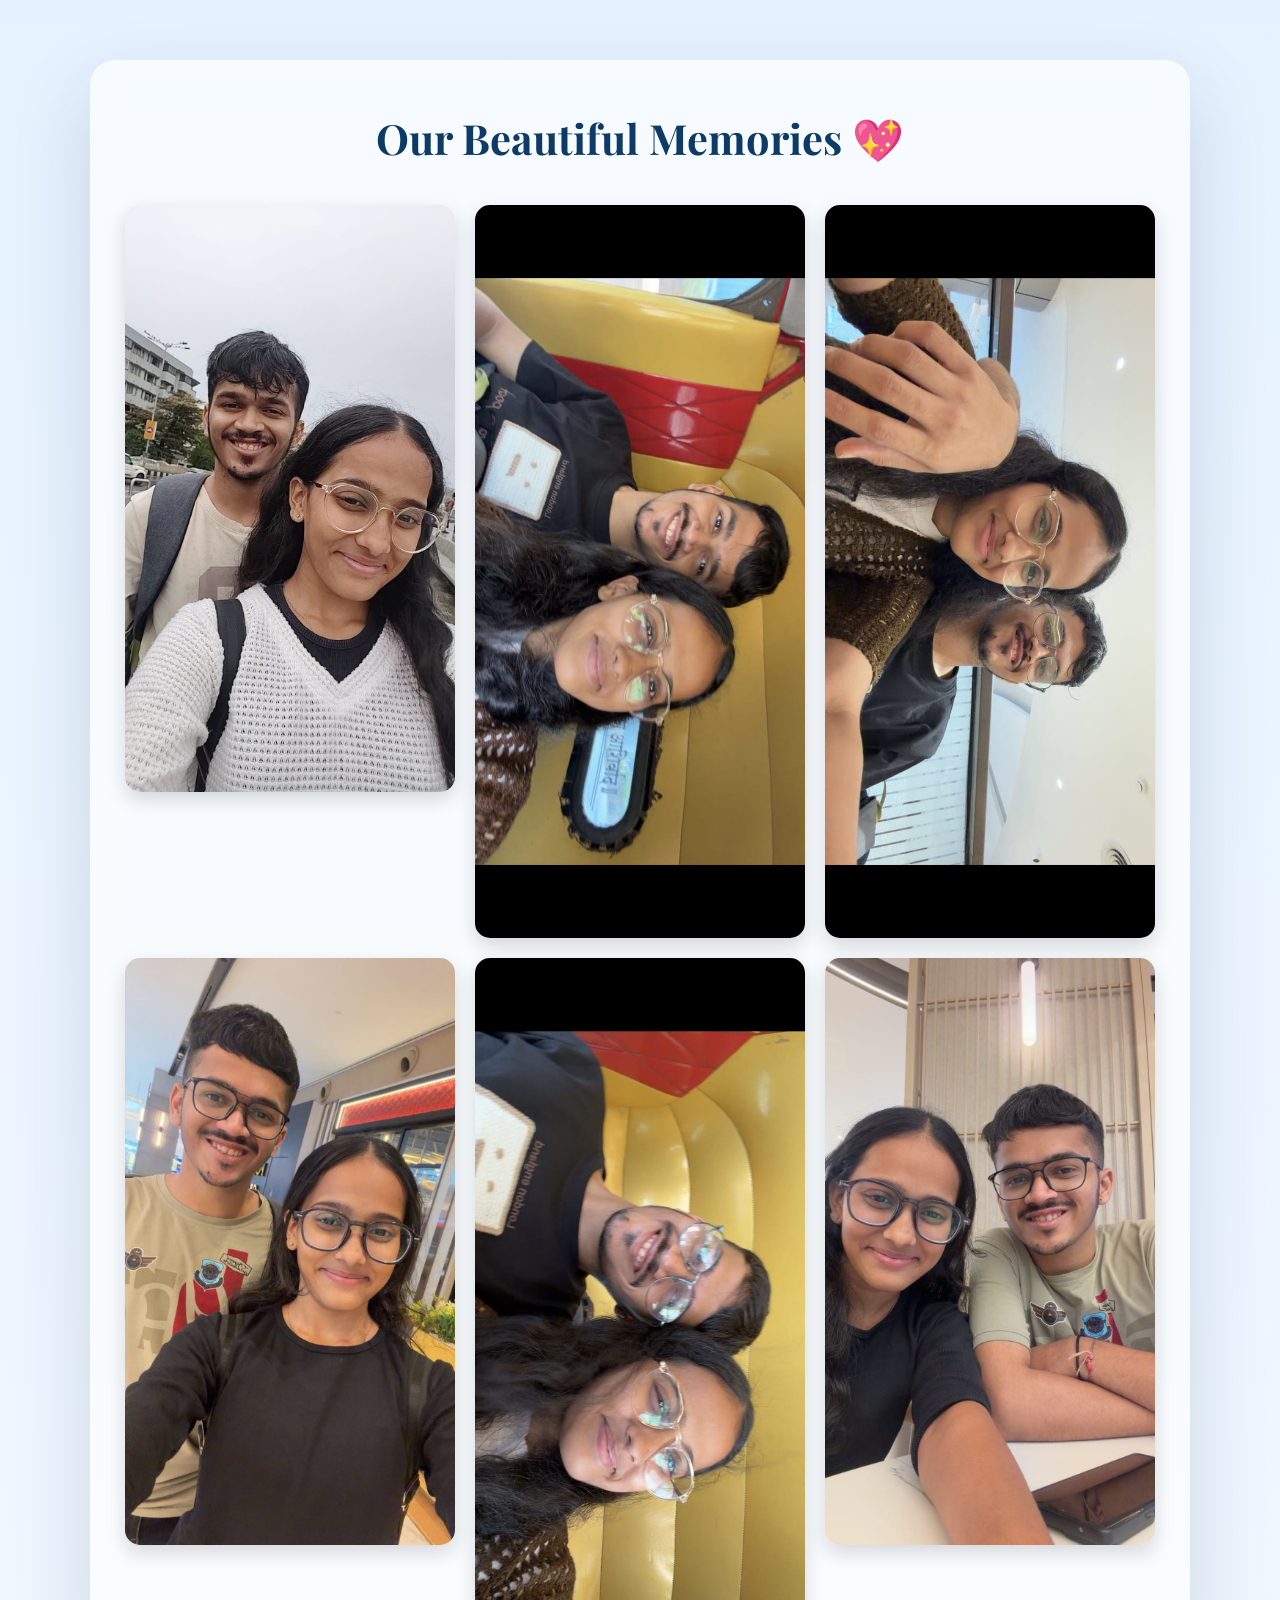
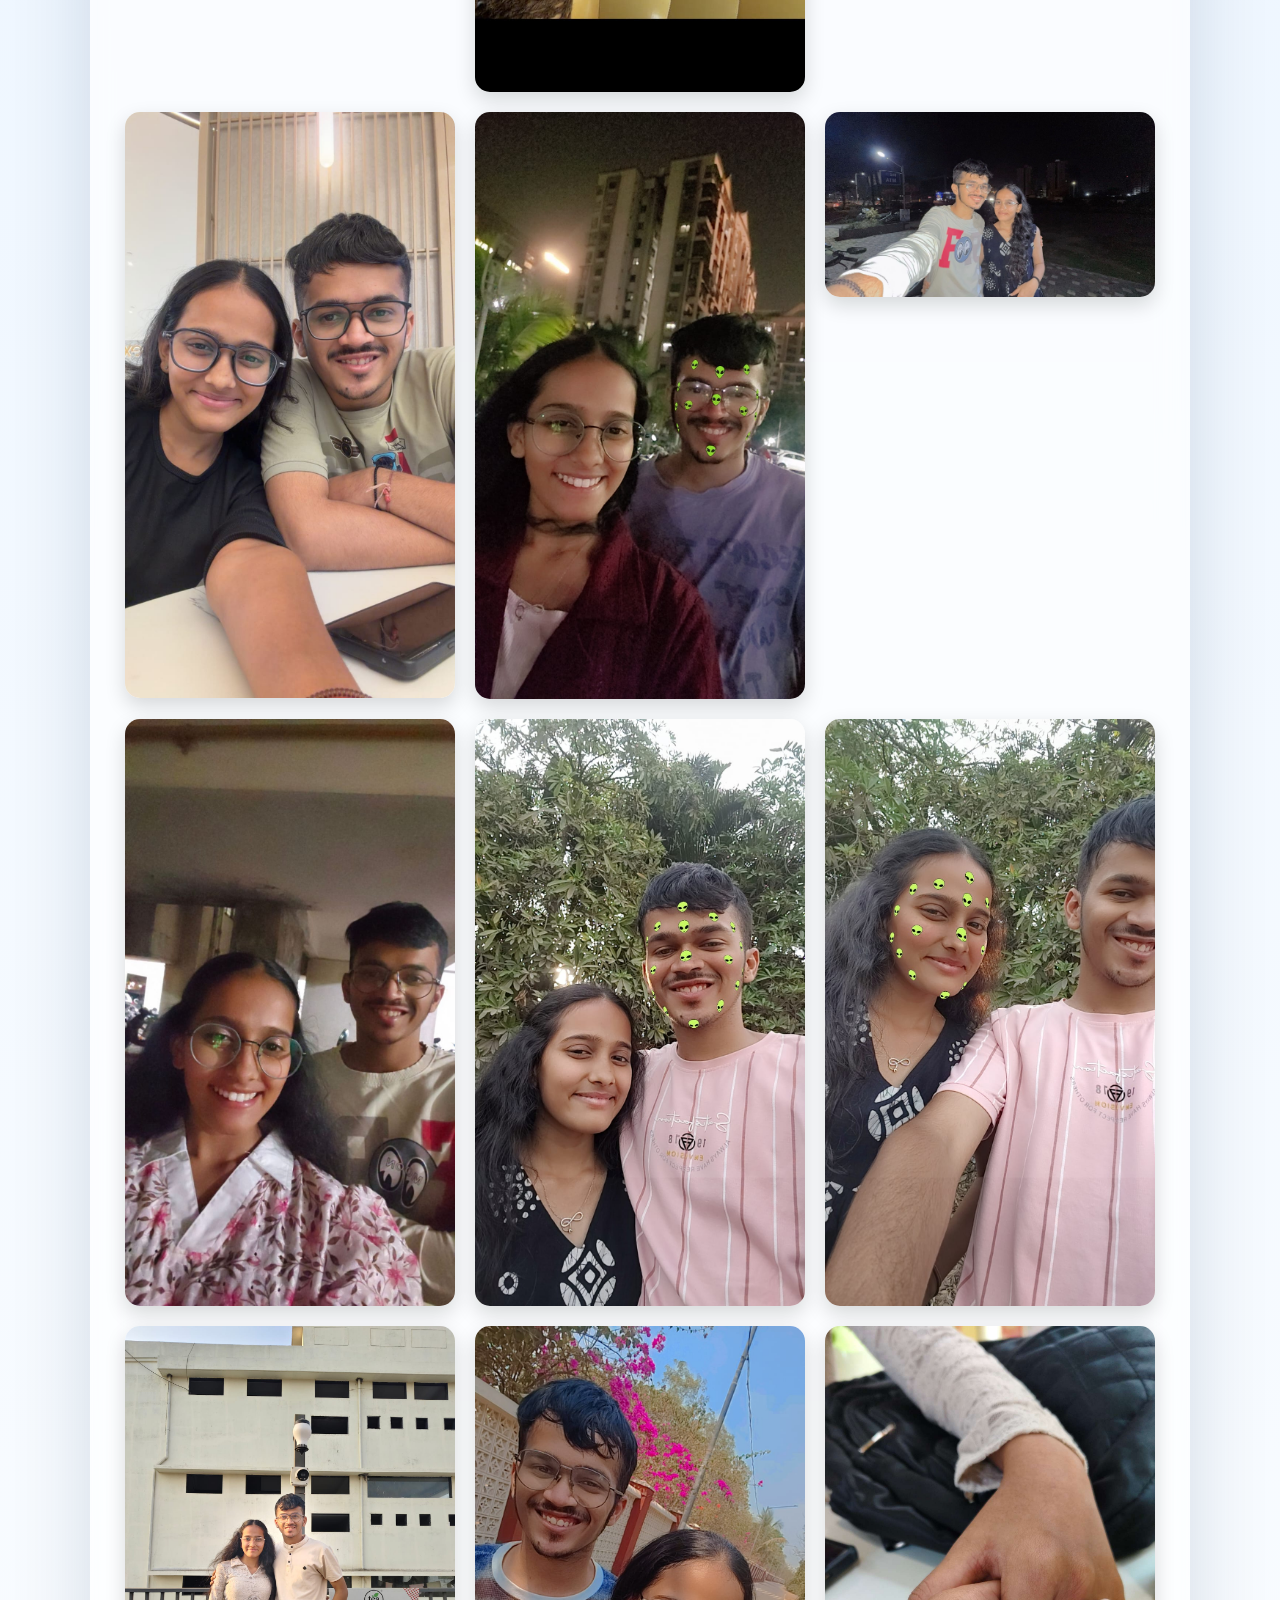
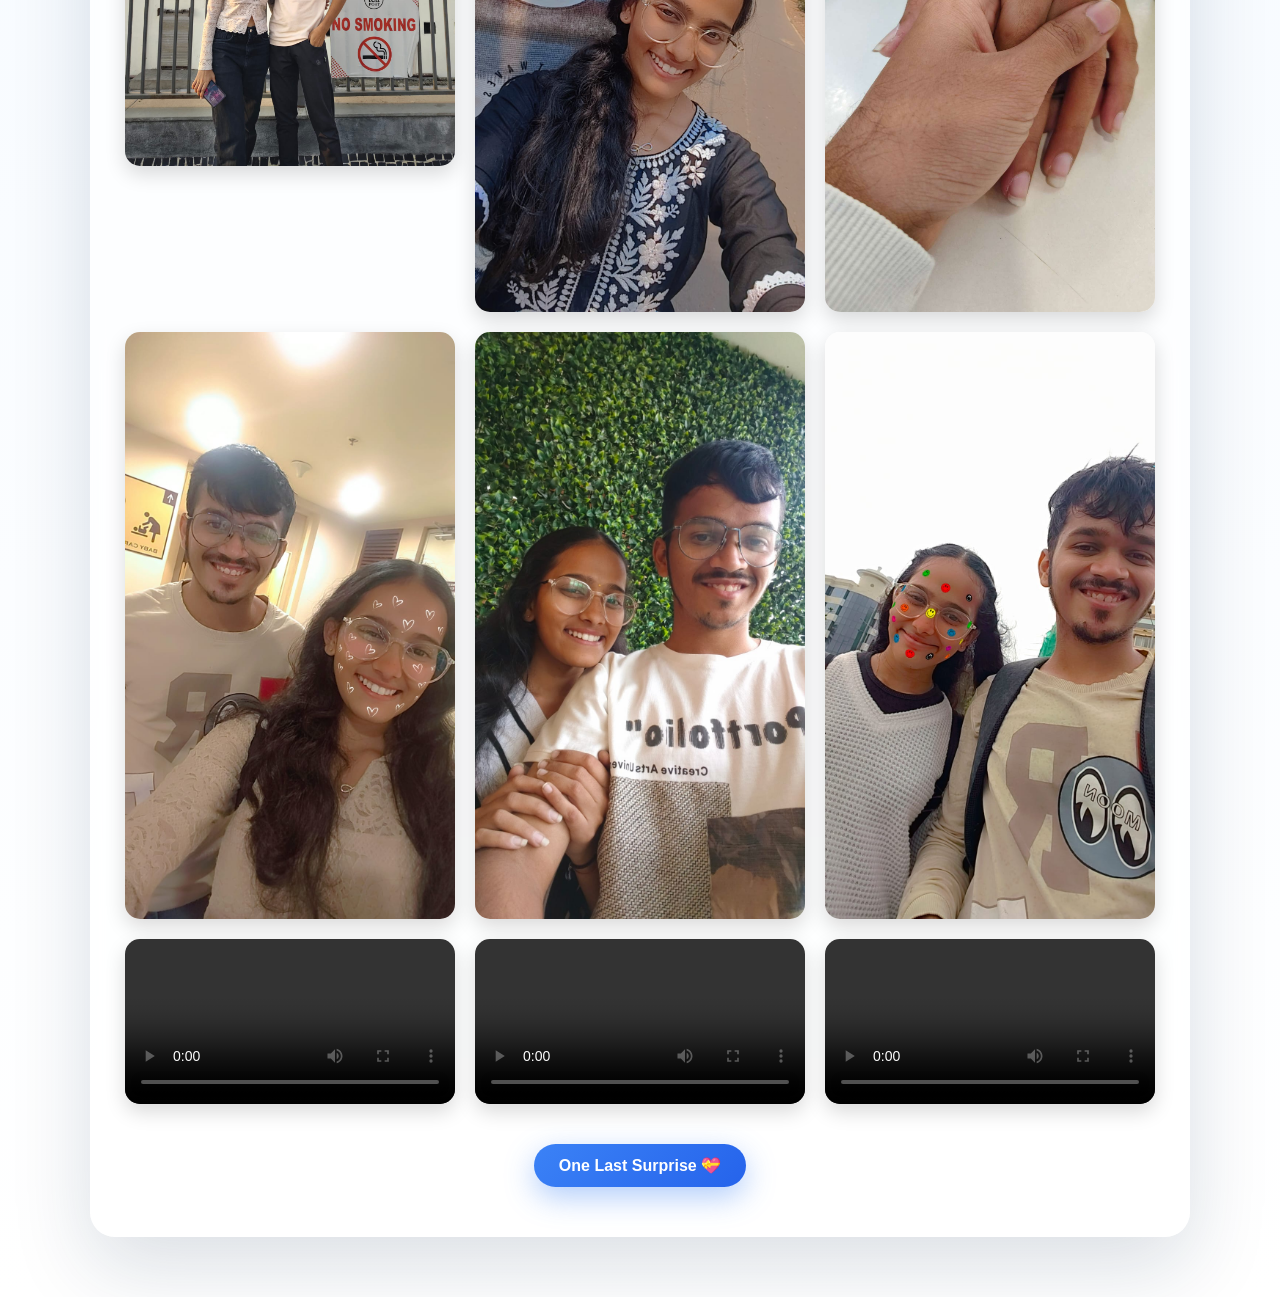
==== gallery.html @ 624419cf "Valentine website" ====
<!DOCTYPE html>
<html lang="en">
<head>
  <meta charset="UTF-8" />
  <meta name="viewport" content="width=device-width, initial-scale=1.0" />
  <title>Our Memories ❤️</title>
  <link rel="stylesheet" href="style.css" />
</head>

<body class="gallery-page">
  <div class="container">
    <h1>Our Beautiful Memories 💖</h1>

    <div class="gallery">

      <!-- Images -->
      <img src="images/image.png" alt="Memory 1">
      <img src="images/j1.jpeg" alt="Memory 2">
      <img src="images/j2.jpeg" alt="Memory 3">
      <img src="images/j3.jpeg" alt="Memory 4">
      <img src="images/j4.jpeg" alt="Memory 5">
      <img src="images/j5.jpeg" alt="Memory 6">
      <img src="images/j6.jpeg" alt="Memory 7">
      <img src="images/j7.jpeg" alt="Memory 8">
      <img src="images/j8.jpeg" alt="Memory 9">
      <img src="images/j9.jpeg" alt="Memory 10">
      <img src="images/j10.jpeg" alt="Memory 11">
      <img src="images/j11.jpeg" alt="Memory 12">
      <img src="images/j12.jpeg" alt="Memory 13">
      <img src="images/j13.jpeg" alt="Memory 14">
      <img src="images/j14.jpeg" alt="Memory 15">
      <img src="images/j15.jpeg" alt="Memory 16">
      <img src="images/j16.jpeg" alt="Memory 17">
      <img src="images/j17.jpeg" alt="Memory 18">

      <!-- Videos -->
      <video controls>
        <source src="images/j18.mp4" type="video/mp4">
      </video>

      <video controls>
        <source src="images/j19.mp4" type="video/mp4">
      </video>

      <video controls>
        <source src="images/j20.mp4" type="video/mp4">
      </video>

    </div>

    <a href="surprise.html" class="btn">One Last Surprise 💝</a>
  </div>
</body>
</html>
---- style.css ----
@import url('https://fonts.googleapis.com/css2?family=Playfair+Display:wght@500&family=Poppins:wght@300;400;600&display=swap');

* {
  margin: 0;
  padding: 0;
  box-sizing: border-box;
}

/* BODY – CENTER EVERYTHING */

body {
  font-family: 'Poppins', sans-serif;
  min-height: 100vh;
  background: linear-gradient(135deg, #eaf4ff, #cfe7ff, #ffffff);
  background-size: 200% 200%;
  animation: gradientBG 10s ease infinite;
  color: #0b2a4a;

  display: flex;
  justify-content: center;
  align-items: center;
  text-align: center;

  overflow: hidden;
}

@keyframes gradientBG {
  0% { background-position: 0% 50%; }
  50% { background-position: 100% 50%; }
  100% { background-position: 0% 50%; }
}

/* MAIN CARD */

.container {
  max-width: 650px;
  padding: 50px 35px;
  border-radius: 25px;

  background: rgba(255, 255, 255, 0.65);
  -webkit-backdrop-filter: blur(15px);
  backdrop-filter: blur(15px);

  box-shadow: 0 30px 80px rgba(11, 42, 74, 0.15);

  animation: fadeIn 1.4s ease forwards;
}

/* HEADING */

h1 {
  font-family: 'Playfair Display', serif;
  font-size: 2.6rem;
  margin-bottom: 18px;
  color: #0b2a4a;
  animation: slideDown 1s ease forwards;
}

/* TEXT */

.message {
  font-size: 1.15rem;
  line-height: 1.7;
  color: #244e78;
  margin-bottom: 35px;
}

/* BUTTON */

.btn {
  display: inline-block;
  padding: 14px 32px;
  border-radius: 35px;

  background: linear-gradient(135deg, #3b82f6, #2563eb);
  color: #fff;
  font-weight: 600;
  text-decoration: none;

  box-shadow: 0 10px 30px rgba(59, 130, 246, 0.4);
  transition: all 0.3s ease;
}

.btn:hover {
  transform: translateY(-3px) scale(1.05);
  box-shadow: 0 15px 40px rgba(37, 99, 235, 0.5);
}

/* ANIMATIONS */

@keyframes fadeIn {
  from { opacity: 0; transform: scale(0.95); }
  to { opacity: 1; transform: scale(1); }
}

@keyframes slideDown {
  from { transform: translateY(-30px); opacity: 0; }
  to { transform: translateY(0); opacity: 1; }
}

/* FLOATING HEARTS (BLUE & WHITE) */

.heart {
  position: fixed;
  bottom: -10px;
  font-size: 18px;
  opacity: 0.7;
  animation: floatUp 8s linear infinite;
  pointer-events: none;
}

@keyframes floatUp {
  0% {
    transform: translateY(0) scale(1);
    opacity: 0.8;
  }
  100% {
    transform: translateY(-100vh) scale(1.4);
    opacity: 0;
  }
}
body {
  display: flex;
  justify-content: center;
  align-items: center;
}

body.gallery-page {
  display: block;
  align-items: unset;
  justify-content: unset;
  overflow-y: auto;
}

/* Make gallery container behave normally */
body.gallery-page .container {
  margin: 60px auto;
}
/* ===== GALLERY PAGE ===== */

body.gallery-page {
  background: linear-gradient(to bottom, #e6f2ff, #ffffff);
  display: block;
  margin: 0;
  font-family: 'Segoe UI', sans-serif;
}

/* Center container */
.gallery-page .container {
  max-width: 1100px;
  margin: 60px auto;
  text-align: center;
}

/* Heading */
.gallery-page h1 {
  color: #0d3b66;
  margin-bottom: 40px;
}

/* GRID LAYOUT */
.gallery {
  display: grid;
  grid-template-columns: repeat(auto-fit, minmax(250px, 1fr));
  gap: 20px;
}

/* Images */
.gallery img,
.gallery video {
  width: 100%;
  border-radius: 15px;
  box-shadow: 0 8px 20px rgba(0, 0, 0, 0.15);
  transition: transform 0.3s ease;
}

/* Hover effect */
.gallery img:hover,
.gallery video:hover {
  transform: scale(1.05);
}

/* Button */
.btn {
  display: inline-block;
  margin-top: 40px;
  padding: 12px 25px;
  background-color: #0d3b66;
  color: white;
  text-decoration: none;
  border-radius: 30px;
  transition: 0.3s;
}

.btn:hover {
  background-color: #145da0;
}
/* ===== JOURNEY PAGE ===== */

body.journey-page {
  margin: 0;
  font-family: 'Segoe UI', sans-serif;
  background: linear-gradient(to bottom right, #e6f2ff, #ffffff);
  overflow-x: hidden;
}

.journey-page .container {
  max-width: 800px;
  margin: 80px auto;
  text-align: center;
}

.journey-page h1 {
  color: #0d3b66;
  margin-bottom: 50px;
}

/* Timeline layout */
.timeline {
  position: relative;
  padding-left: 20px;
}

/* Vertical line */
.timeline::before {
  content: "";
  position: absolute;
  left: 50%;
  width: 3px;
  height: 100%;
  background: #0d3b66;
  transform: translateX(-50%);
}

/* Timeline item */
.timeline-item {
  position: relative;
  width: 50%;
  padding: 20px 30px;
  box-sizing: border-box;
}

/* Alternate left right */
.timeline-item:nth-child(odd) {
  left: 0;
  text-align: right;
}

.timeline-item:nth-child(even) {
  left: 50%;
  text-align: left;
}

/* Card style */
.timeline-item .content {
  background: rgba(255, 255, 255, 0.9);
  padding: 15px 20px;
  border-radius: 15px;
  box-shadow: 0 8px 25px rgba(0,0,0,0.1);
}

.timeline-item .date {
  font-weight: bold;
  color: #0d3b66;
  margin-bottom: 8px;
}

/* Heart animation */
.heart {
  position: fixed;
  top: -10px;
  animation: fall linear forwards;
}

@keyframes fall {
  to {
    transform: translateY(100vh);
    opacity: 0;
  }
}
/* ===== SCROLL FIX FOR JOURNEY PAGE ===== */

body.journey-page {
  min-height: 100vh;
  overflow-y: auto;   /* ENABLE SCROLL */
}

/* Give spacing so scroll feels natural */
.journey-page .container {
  padding-bottom: 80px;
}

/* Timeline spacing */
.timeline {
  margin-bottom: 60px;
}

/* Smooth scrolling */
html {
  scroll-behavior: smooth;
}
body.journey-page {
  min-height: 100vh;
  overflow-y: auto;
  margin: 0;
}
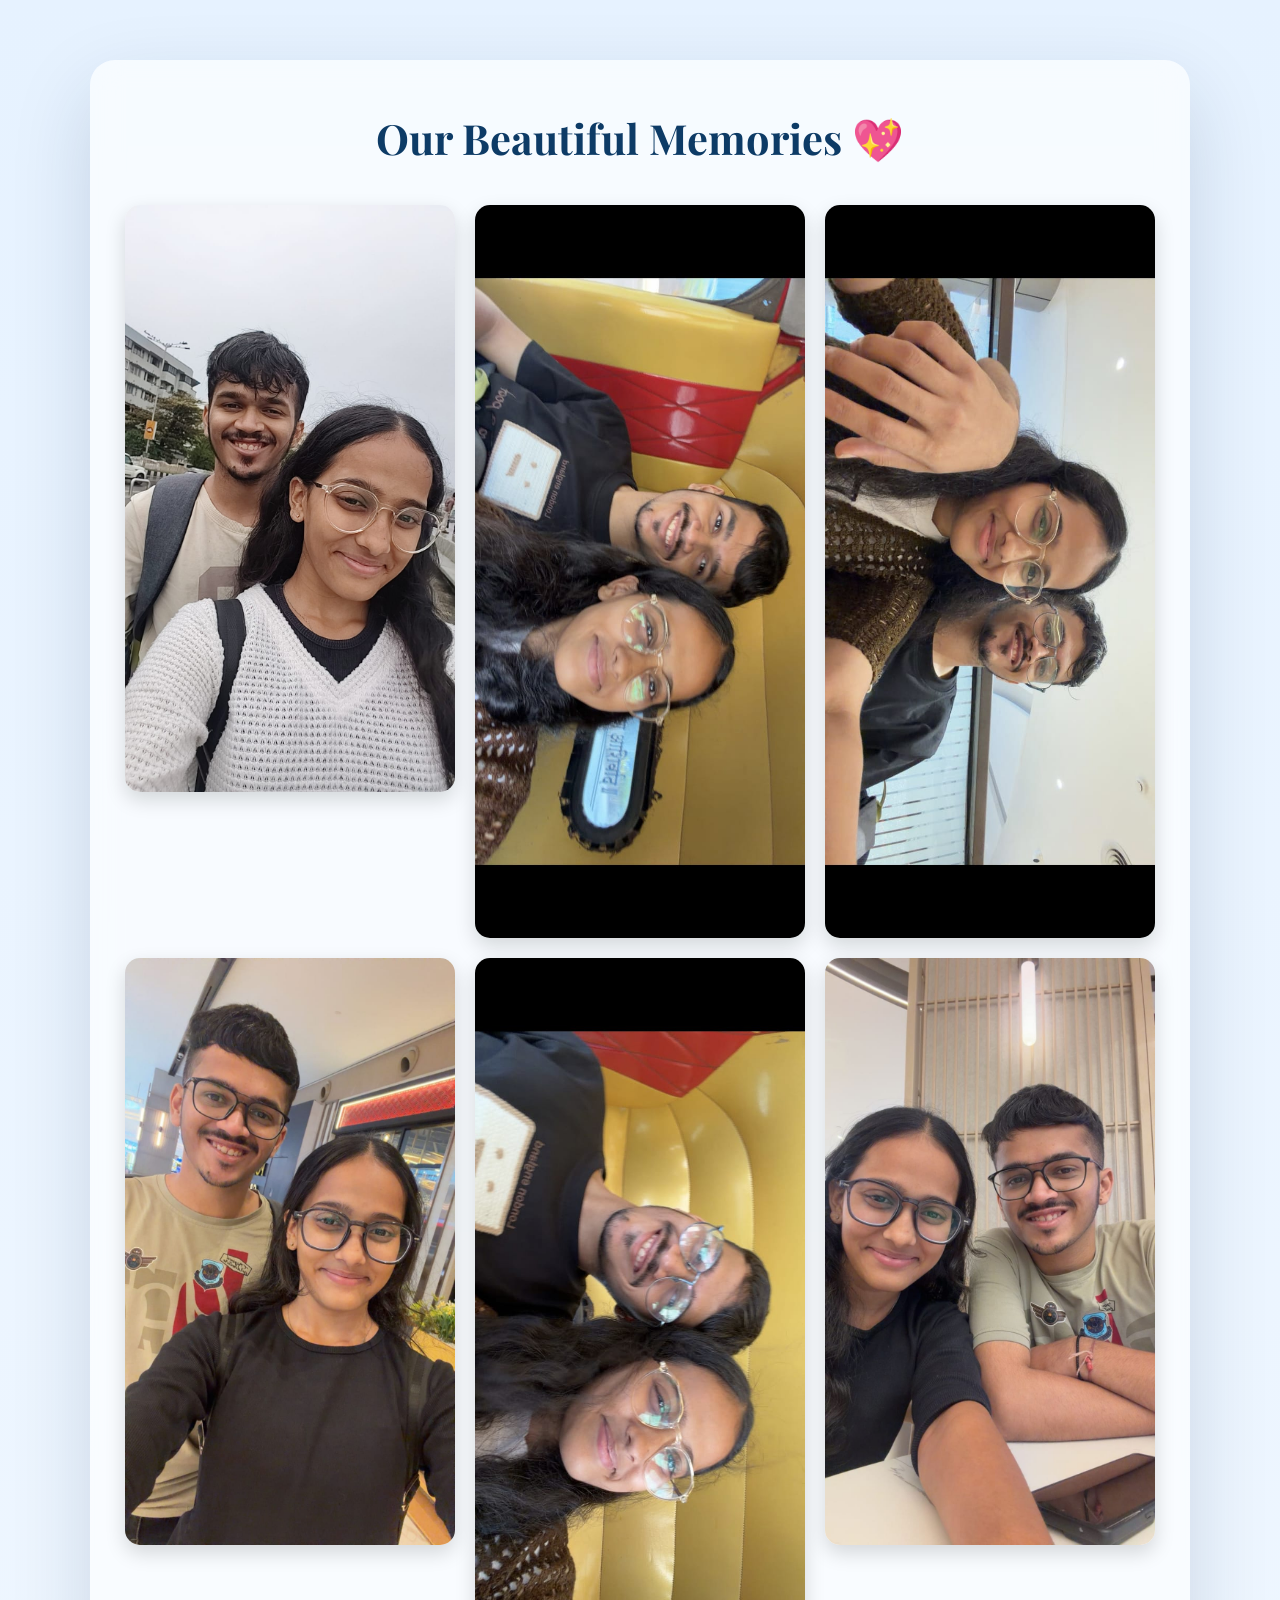
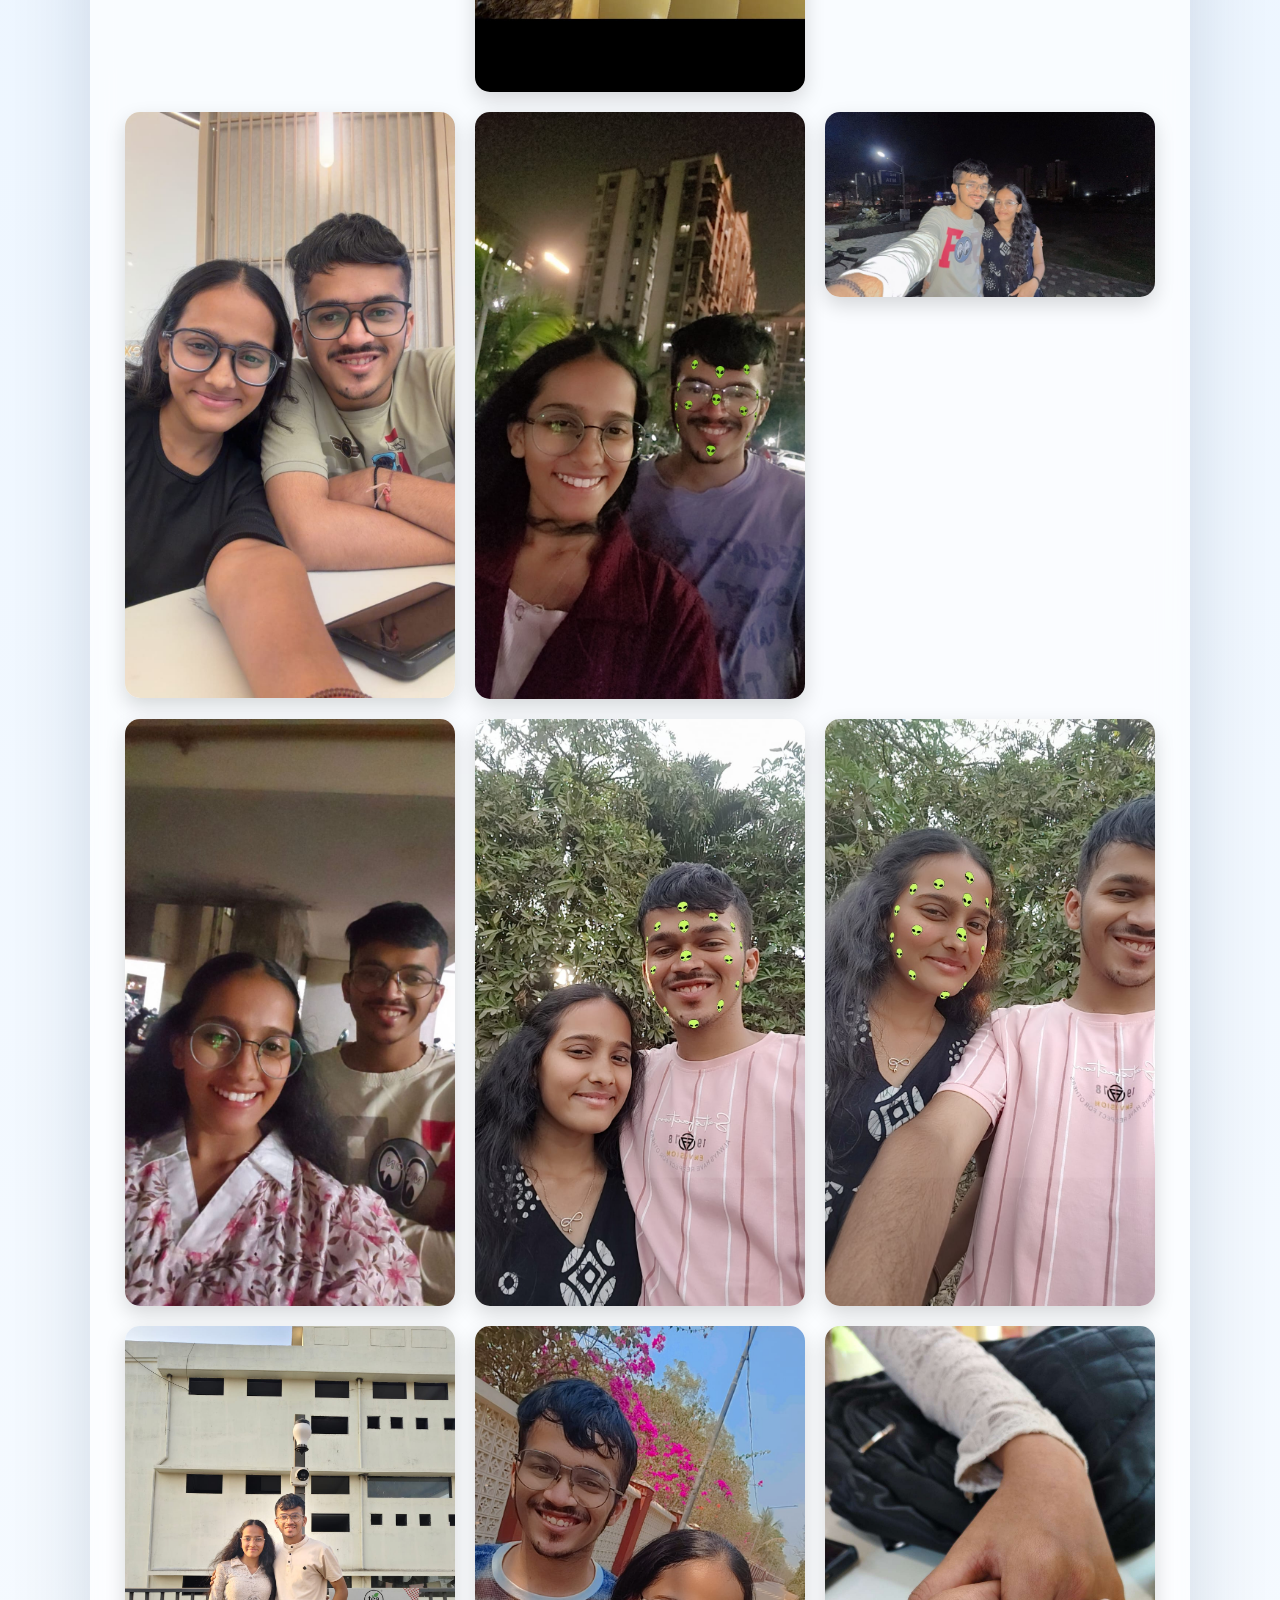
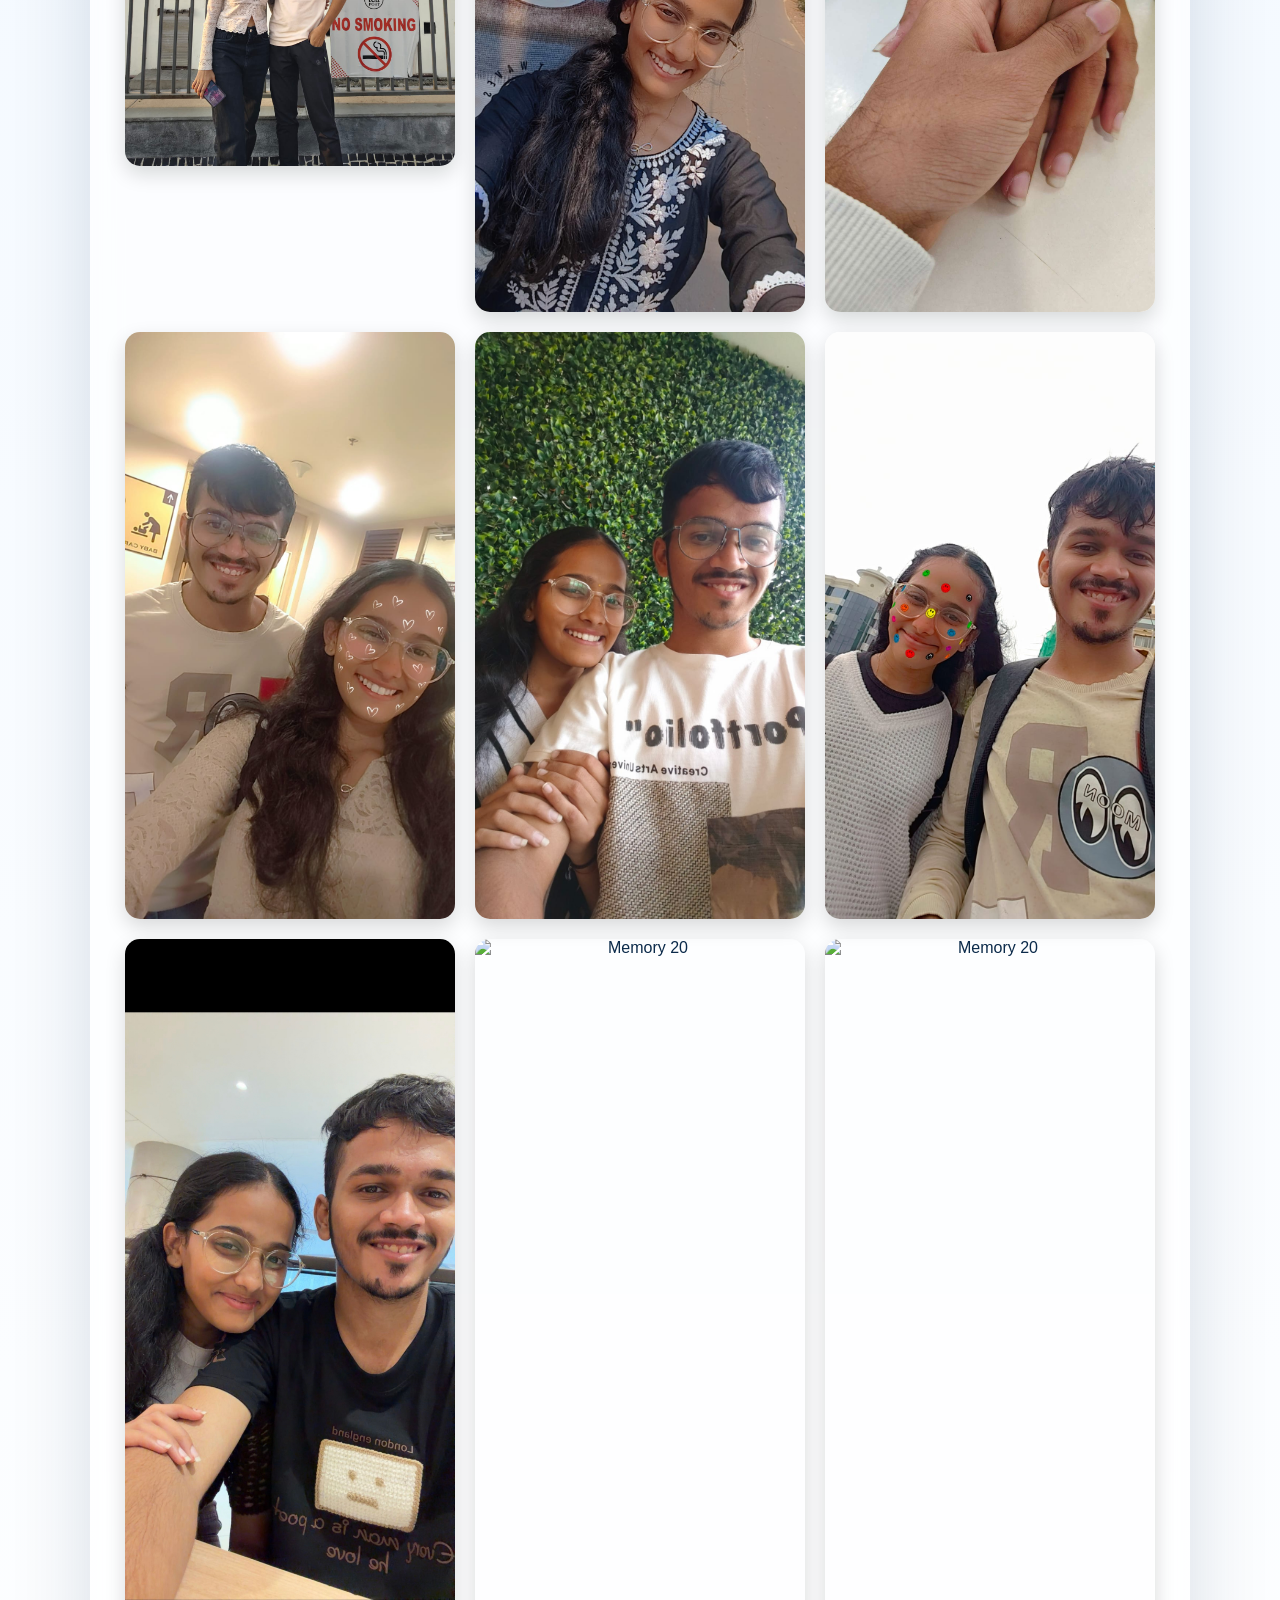
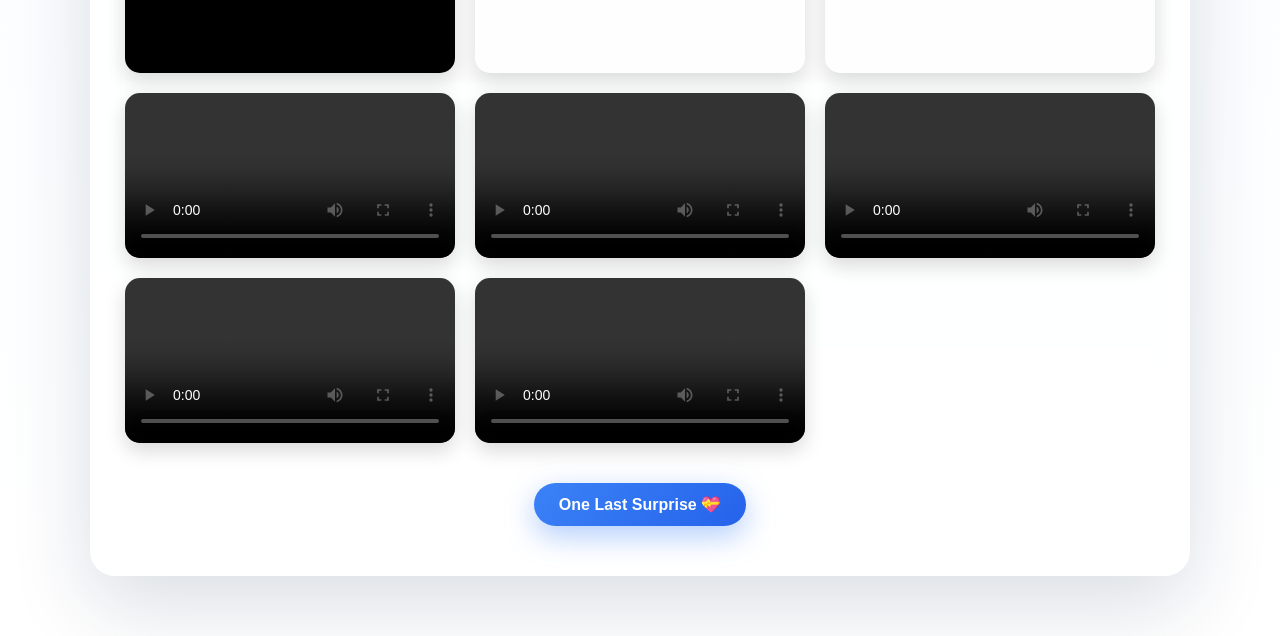
==== commit fe8c477d: "#Jiwya" ====
--- a/gallery.html
+++ b/gallery.html
@@ -32,6 +32,9 @@
       <img src="images/j15.jpeg" alt="Memory 16">
       <img src="images/j16.jpeg" alt="Memory 17">
       <img src="images/j17.jpeg" alt="Memory 18">
+      <img src="images/Screenshot_20260107_004355.jpg" alt="Memory 19">
+      <img src="images/Screenshot_20260107_004332.jpg" alt="Memory 20">
+      <img src="images/Screenshot_20260107_004332.jpg" alt="Memory 20">
 
       <!-- Videos -->
       <video controls>
@@ -46,6 +49,17 @@
         <source src="images/j20.mp4" type="video/mp4">
       </video>
 
+      <video controls>
+        <source src="images/VID-20260226-WA0005.mp4" type="video/mp4">
+      </video>
+
+      <video controls>
+        <source src="images/VID-20260226-WA0005.mp4" type="video/mp4">
+      </video>
+
+
+
+
     </div>
 
     <a href="surprise.html" class="btn">One Last Surprise 💝</a>
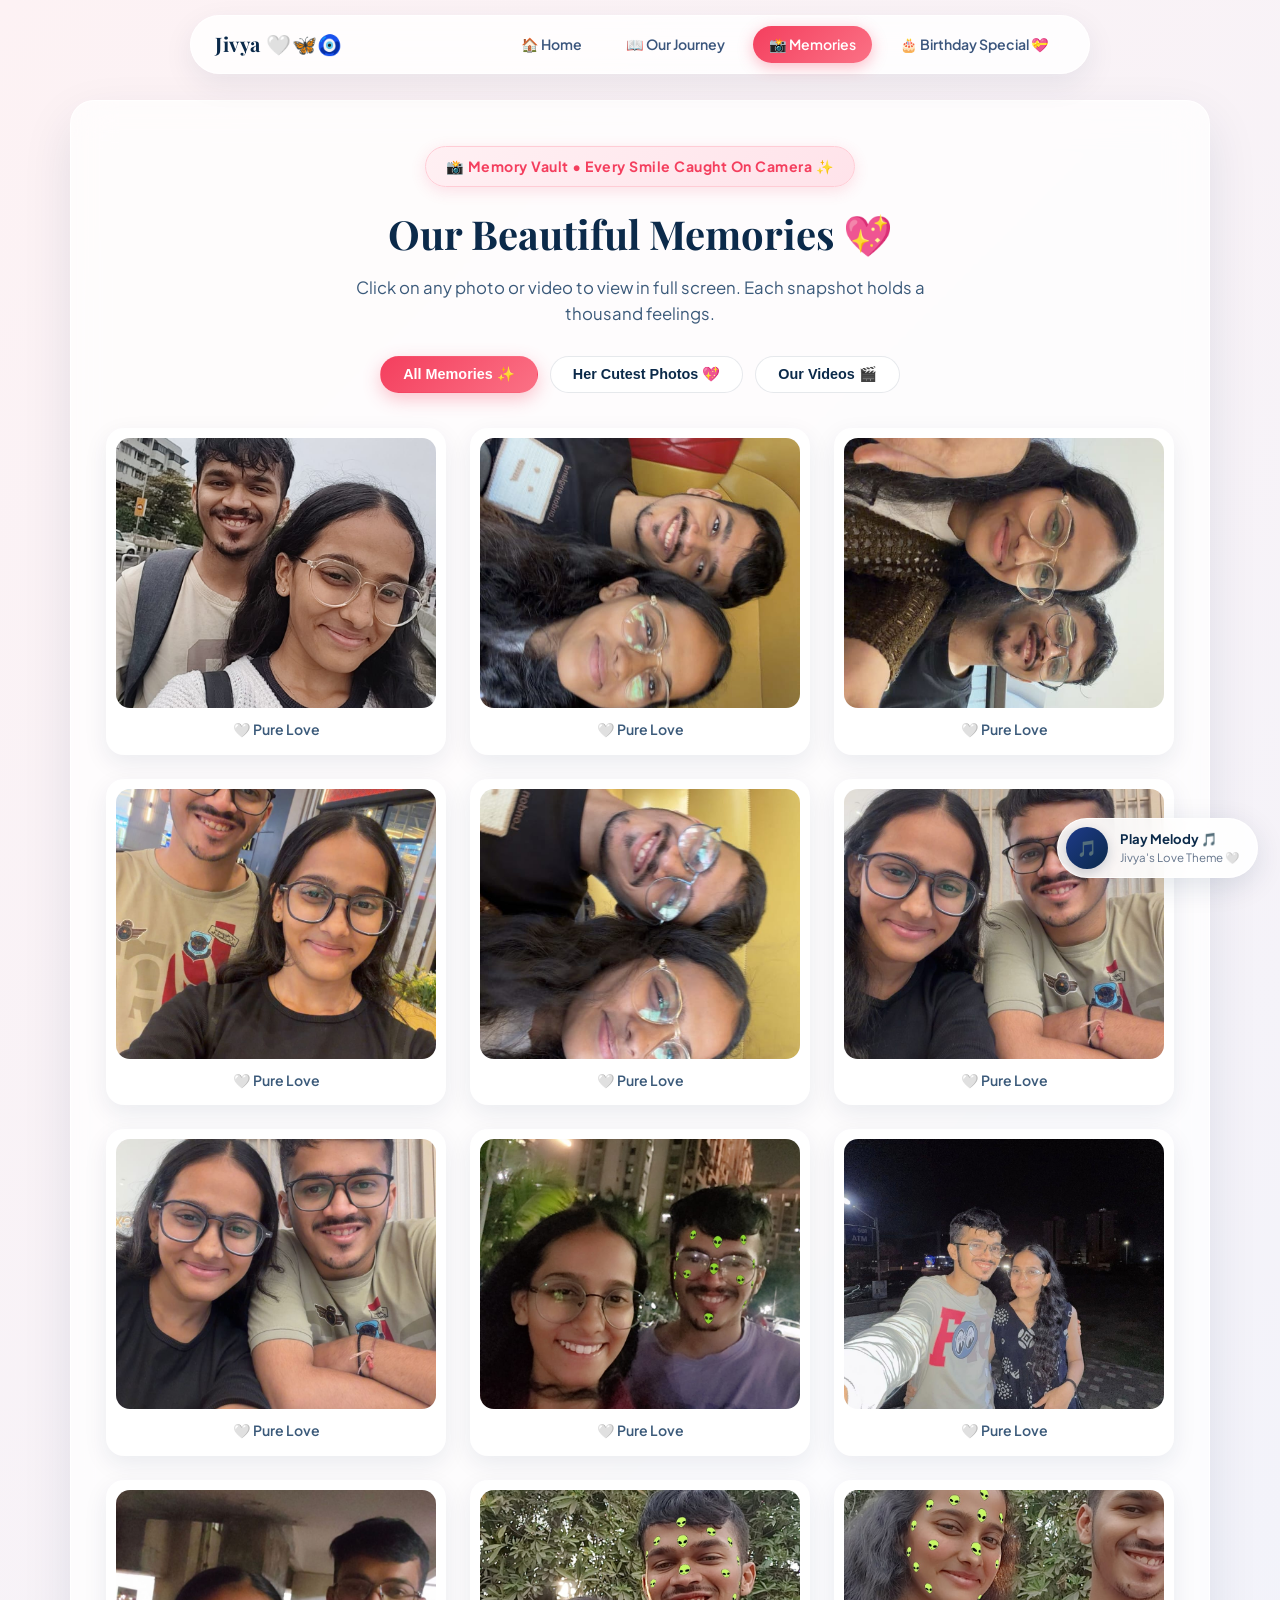
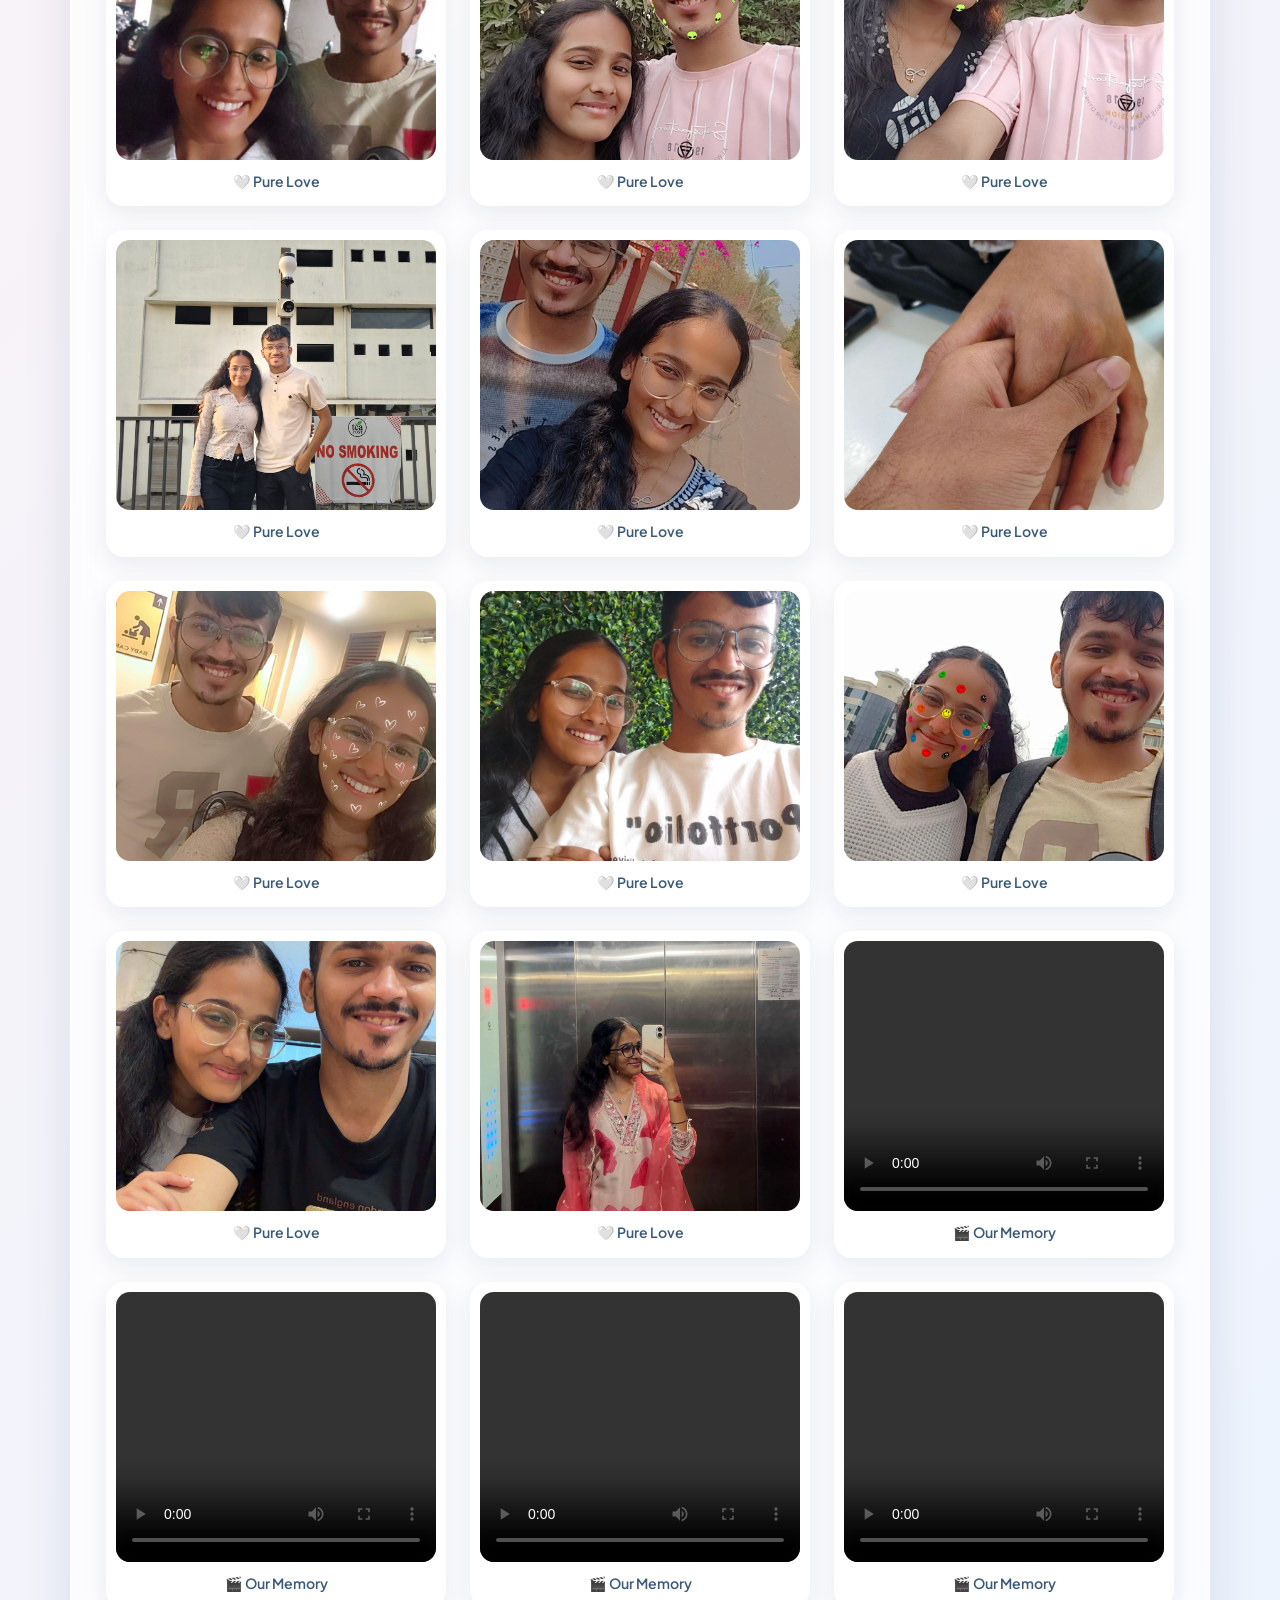
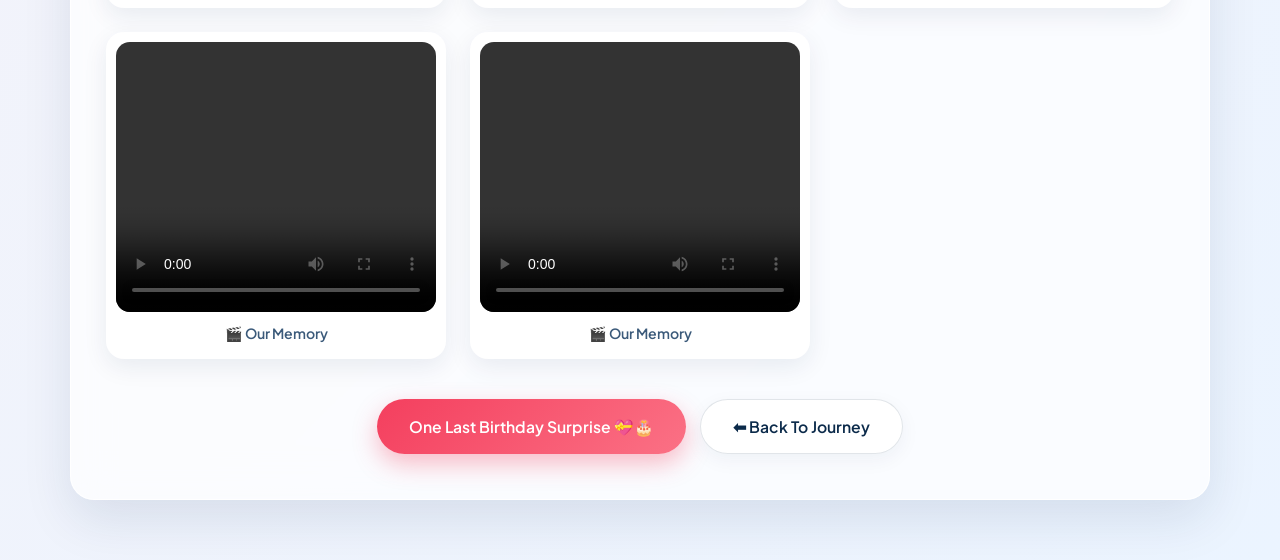
==== commit 67dd39f3: "#jiwya Lovestory" ====
--- a/gallery.html
+++ b/gallery.html
@@ -1,68 +1,82 @@
-<!DOCTYPE html>
-<html lang="en">
-<head>
-  <meta charset="UTF-8" />
-  <meta name="viewport" content="width=device-width, initial-scale=1.0" />
-  <title>Our Memories ❤️</title>
-  <link rel="stylesheet" href="style.css" />
-</head>
-
-<body class="gallery-page">
-  <div class="container">
-    <h1>Our Beautiful Memories 💖</h1>
-
-    <div class="gallery">
-
-      <!-- Images -->
-      <img src="images/image.png" alt="Memory 1">
-      <img src="images/j1.jpeg" alt="Memory 2">
-      <img src="images/j2.jpeg" alt="Memory 3">
-      <img src="images/j3.jpeg" alt="Memory 4">
-      <img src="images/j4.jpeg" alt="Memory 5">
-      <img src="images/j5.jpeg" alt="Memory 6">
-      <img src="images/j6.jpeg" alt="Memory 7">
-      <img src="images/j7.jpeg" alt="Memory 8">
-      <img src="images/j8.jpeg" alt="Memory 9">
-      <img src="images/j9.jpeg" alt="Memory 10">
-      <img src="images/j10.jpeg" alt="Memory 11">
-      <img src="images/j11.jpeg" alt="Memory 12">
-      <img src="images/j12.jpeg" alt="Memory 13">
-      <img src="images/j13.jpeg" alt="Memory 14">
-      <img src="images/j14.jpeg" alt="Memory 15">
-      <img src="images/j15.jpeg" alt="Memory 16">
-      <img src="images/j16.jpeg" alt="Memory 17">
-      <img src="images/j17.jpeg" alt="Memory 18">
-      <img src="images/Screenshot_20260107_004355.jpg" alt="Memory 19">
-      <img src="images/Screenshot_20260107_004332.jpg" alt="Memory 20">
-      <img src="images/Screenshot_20260107_004332.jpg" alt="Memory 20">
-
-      <!-- Videos -->
-      <video controls>
-        <source src="images/j18.mp4" type="video/mp4">
-      </video>
-
-      <video controls>
-        <source src="images/j19.mp4" type="video/mp4">
-      </video>
-
-      <video controls>
-        <source src="images/j20.mp4" type="video/mp4">
-      </video>
-
-      <video controls>
-        <source src="images/VID-20260226-WA0005.mp4" type="video/mp4">
-      </video>
-
-      <video controls>
-        <source src="images/VID-20260226-WA0005.mp4" type="video/mp4">
-      </video>
-
-
-
-
-    </div>
-
-    <a href="surprise.html" class="btn">One Last Surprise 💝</a>
-  </div>
-</body>
-</html>
+<!DOCTYPE html>
+<html lang="en">
+<head>
+  <meta charset="UTF-8" />
+  <meta name="viewport" content="width=device-width, initial-scale=1.0" />
+  <title>Our Beautiful Memories 💖 Jivya</title>
+  <link rel="stylesheet" href="style.css" />
+</head>
+<body>
+
+  <div class="main-wrapper">
+    <div class="container gallery-container">
+      
+      <div class="special-badge">
+        📸 Memory Vault • Every Smile Caught On Camera ✨
+      </div>
+
+      <h1>Our Beautiful Memories 💖</h1>
+      <p class="subtitle">Click on any photo or video to view in full screen. Each snapshot holds a thousand feelings.</p>
+
+      <div class="gallery">
+
+        <!-- Photos -->
+        <img src="images/image.png" alt="Her Gorgeous Smile 🤍">
+        <img src="images/j1.jpeg" alt="The Prettiest Birthday Girl 💕">
+        <img src="images/j2.jpeg" alt="My Whole Heart 💖">
+        <img src="images/j3.jpeg" alt="Cute & Candid Moments 🌸">
+        <img src="images/j4.jpeg" alt="Those Beautiful Eyes ✨">
+        <img src="images/j5.jpeg" alt="Cutest Queen 👑">
+        <img src="images/j6.jpeg" alt="Making Memories Together 🤍">
+        <img src="images/j7.jpeg" alt="Pure Joy & Laughter 😊">
+        <img src="images/j8.jpeg" alt="My Favorite View 🥰">
+        <img src="images/j9.jpeg" alt="Always Adorable 🦋">
+        <img src="images/j10.jpeg" alt="Sweet Moments 🌷">
+        <img src="images/j11.jpeg" alt="Unfiltered Happiness 🤍">
+        <img src="images/j12.jpeg" alt="You Light Up My World 💫">
+        <img src="images/j13.jpeg" alt="Our Special Days Together 💕">
+        <img src="images/j14.jpeg" alt="My Forever Person 💍">
+        <img src="images/j15.jpeg" alt="Cherished Smiles 🌸">
+        <img src="images/j16.jpeg" alt="So In Love With You 💖">
+        <img src="images/j17.jpeg" alt="Every Second By Your Side 🤍">
+        <img src="images/Screenshot_20260107_004355.jpg" alt="Our Late Night Chats & Memories 📱">
+        <img src="images/Screenshot_20260220_105243.jpg" alt="Messages That Made Me Blush 💬">
+
+        <!-- Videos -->
+        <video controls playsinline preload="metadata">
+          <source src="images/j18.mp4" type="video/mp4">
+        </video>
+
+        <video controls playsinline preload="metadata">
+          <source src="images/j19.mp4" type="video/mp4">
+        </video>
+
+        <video controls playsinline preload="metadata">
+          <source src="images/j20.mp4" type="video/mp4">
+        </video>
+
+        <video controls playsinline preload="metadata">
+          <source src="images/VID-20260226-WA0005.mp4" type="video/mp4">
+        </video>
+
+        <video controls playsinline preload="metadata">
+          <source src="images/VID-20260226-WA0028.mp4" type="video/mp4">
+        </video>
+
+        <video controls playsinline preload="metadata">
+          <source src="images/Snapchat-785630811.mp4" type="video/mp4">
+        </video>
+
+      </div>
+
+      <div class="btn-group">
+        <a href="surprise.html" class="btn btn-primary">One Last Birthday Surprise 💝🎂</a>
+        <a href="moments.html" class="btn btn-secondary">⬅ Back To Journey</a>
+      </div>
+
+    </div>
+  </div>
+
+  <script src="main.js"></script>
+</body>
+</html>
--- a/style.css
+++ b/style.css
@@ -1,306 +1,1080 @@
-@import url('https://fonts.googleapis.com/css2?family=Playfair+Display:wght@500&family=Poppins:wght@300;400;600&display=swap');
-
-* {
-  margin: 0;
-  padding: 0;
-  box-sizing: border-box;
-}
-
-/* BODY – CENTER EVERYTHING */
-
-body {
-  font-family: 'Poppins', sans-serif;
-  min-height: 100vh;
-  background: linear-gradient(135deg, #eaf4ff, #cfe7ff, #ffffff);
-  background-size: 200% 200%;
-  animation: gradientBG 10s ease infinite;
-  color: #0b2a4a;
-
-  display: flex;
-  justify-content: center;
-  align-items: center;
-  text-align: center;
-
-  overflow: hidden;
-}
-
-@keyframes gradientBG {
-  0% { background-position: 0% 50%; }
-  50% { background-position: 100% 50%; }
-  100% { background-position: 0% 50%; }
-}
-
-/* MAIN CARD */
-
-.container {
-  max-width: 650px;
-  padding: 50px 35px;
-  border-radius: 25px;
-
-  background: rgba(255, 255, 255, 0.65);
-  -webkit-backdrop-filter: blur(15px);
-  backdrop-filter: blur(15px);
-
-  box-shadow: 0 30px 80px rgba(11, 42, 74, 0.15);
-
-  animation: fadeIn 1.4s ease forwards;
-}
-
-/* HEADING */
-
-h1 {
-  font-family: 'Playfair Display', serif;
-  font-size: 2.6rem;
-  margin-bottom: 18px;
-  color: #0b2a4a;
-  animation: slideDown 1s ease forwards;
-}
-
-/* TEXT */
-
-.message {
-  font-size: 1.15rem;
-  line-height: 1.7;
-  color: #244e78;
-  margin-bottom: 35px;
-}
-
-/* BUTTON */
-
-.btn {
-  display: inline-block;
-  padding: 14px 32px;
-  border-radius: 35px;
-
-  background: linear-gradient(135deg, #3b82f6, #2563eb);
-  color: #fff;
-  font-weight: 600;
-  text-decoration: none;
-
-  box-shadow: 0 10px 30px rgba(59, 130, 246, 0.4);
-  transition: all 0.3s ease;
-}
-
-.btn:hover {
-  transform: translateY(-3px) scale(1.05);
-  box-shadow: 0 15px 40px rgba(37, 99, 235, 0.5);
-}
-
-/* ANIMATIONS */
-
-@keyframes fadeIn {
-  from { opacity: 0; transform: scale(0.95); }
-  to { opacity: 1; transform: scale(1); }
-}
-
-@keyframes slideDown {
-  from { transform: translateY(-30px); opacity: 0; }
-  to { transform: translateY(0); opacity: 1; }
-}
-
-/* FLOATING HEARTS (BLUE & WHITE) */
-
-.heart {
-  position: fixed;
-  bottom: -10px;
-  font-size: 18px;
-  opacity: 0.7;
-  animation: floatUp 8s linear infinite;
-  pointer-events: none;
-}
-
-@keyframes floatUp {
-  0% {
-    transform: translateY(0) scale(1);
-    opacity: 0.8;
-  }
-  100% {
-    transform: translateY(-100vh) scale(1.4);
-    opacity: 0;
-  }
-}
-body {
-  display: flex;
-  justify-content: center;
-  align-items: center;
-}
-
-body.gallery-page {
-  display: block;
-  align-items: unset;
-  justify-content: unset;
-  overflow-y: auto;
-}
-
-/* Make gallery container behave normally */
-body.gallery-page .container {
-  margin: 60px auto;
-}
-/* ===== GALLERY PAGE ===== */
-
-body.gallery-page {
-  background: linear-gradient(to bottom, #e6f2ff, #ffffff);
-  display: block;
-  margin: 0;
-  font-family: 'Segoe UI', sans-serif;
-}
-
-/* Center container */
-.gallery-page .container {
-  max-width: 1100px;
-  margin: 60px auto;
-  text-align: center;
-}
-
-/* Heading */
-.gallery-page h1 {
-  color: #0d3b66;
-  margin-bottom: 40px;
-}
-
-/* GRID LAYOUT */
-.gallery {
-  display: grid;
-  grid-template-columns: repeat(auto-fit, minmax(250px, 1fr));
-  gap: 20px;
-}
-
-/* Images */
-.gallery img,
-.gallery video {
-  width: 100%;
-  border-radius: 15px;
-  box-shadow: 0 8px 20px rgba(0, 0, 0, 0.15);
-  transition: transform 0.3s ease;
-}
-
-/* Hover effect */
-.gallery img:hover,
-.gallery video:hover {
-  transform: scale(1.05);
-}
-
-/* Button */
-.btn {
-  display: inline-block;
-  margin-top: 40px;
-  padding: 12px 25px;
-  background-color: #0d3b66;
-  color: white;
-  text-decoration: none;
-  border-radius: 30px;
-  transition: 0.3s;
-}
-
-.btn:hover {
-  background-color: #145da0;
-}
-/* ===== JOURNEY PAGE ===== */
-
-body.journey-page {
-  margin: 0;
-  font-family: 'Segoe UI', sans-serif;
-  background: linear-gradient(to bottom right, #e6f2ff, #ffffff);
-  overflow-x: hidden;
-}
-
-.journey-page .container {
-  max-width: 800px;
-  margin: 80px auto;
-  text-align: center;
-}
-
-.journey-page h1 {
-  color: #0d3b66;
-  margin-bottom: 50px;
-}
-
-/* Timeline layout */
-.timeline {
-  position: relative;
-  padding-left: 20px;
-}
-
-/* Vertical line */
-.timeline::before {
-  content: "";
-  position: absolute;
-  left: 50%;
-  width: 3px;
-  height: 100%;
-  background: #0d3b66;
-  transform: translateX(-50%);
-}
-
-/* Timeline item */
-.timeline-item {
-  position: relative;
-  width: 50%;
-  padding: 20px 30px;
-  box-sizing: border-box;
-}
-
-/* Alternate left right */
-.timeline-item:nth-child(odd) {
-  left: 0;
-  text-align: right;
-}
-
-.timeline-item:nth-child(even) {
-  left: 50%;
-  text-align: left;
-}
-
-/* Card style */
-.timeline-item .content {
-  background: rgba(255, 255, 255, 0.9);
-  padding: 15px 20px;
-  border-radius: 15px;
-  box-shadow: 0 8px 25px rgba(0,0,0,0.1);
-}
-
-.timeline-item .date {
-  font-weight: bold;
-  color: #0d3b66;
-  margin-bottom: 8px;
-}
-
-/* Heart animation */
-.heart {
-  position: fixed;
-  top: -10px;
-  animation: fall linear forwards;
-}
-
-@keyframes fall {
-  to {
-    transform: translateY(100vh);
-    opacity: 0;
-  }
-}
-/* ===== SCROLL FIX FOR JOURNEY PAGE ===== */
-
-body.journey-page {
-  min-height: 100vh;
-  overflow-y: auto;   /* ENABLE SCROLL */
-}
-
-/* Give spacing so scroll feels natural */
-.journey-page .container {
-  padding-bottom: 80px;
-}
-
-/* Timeline spacing */
-.timeline {
-  margin-bottom: 60px;
-}
-
-/* Smooth scrolling */
-html {
-  scroll-behavior: smooth;
-}
-body.journey-page {
-  min-height: 100vh;
-  overflow-y: auto;
-  margin: 0;
-}
+@import url('https://fonts.googleapis.com/css2?family=Caveat:wght@500;700&family=Playfair+Display:ital,wght@0,500;0,700;1,400&family=Plus+Jakarta+Sans:wght@300;400;500;600;700&display=swap');
+
+:root {
+  --primary-navy: #0b2a4a;
+  --primary-blue: #1d4ed8;
+  --accent-pink: #ff5e84;
+  --accent-rose: #f43f5e;
+  --accent-gold: #f59e0b;
+  --bg-gradient: linear-gradient(135deg, #fdf2f4 0%, #ebf4ff 50%, #fcf0f7 100%);
+  --glass-bg: rgba(255, 255, 255, 0.72);
+  --glass-border: rgba(255, 255, 255, 0.85);
+  --glass-shadow: 0 20px 50px rgba(11, 42, 74, 0.1);
+  --card-radius: 24px;
+}
+
+* {
+  margin: 0;
+  padding: 0;
+  box-sizing: border-box;
+}
+
+html {
+  scroll-behavior: smooth;
+}
+
+body {
+  font-family: 'Plus Jakarta Sans', sans-serif;
+  min-height: 100vh;
+  background: var(--bg-gradient);
+  background-size: 200% 200%;
+  animation: gradientShift 14s ease infinite;
+  color: var(--primary-navy);
+  overflow-x: hidden;
+  position: relative;
+  line-height: 1.6;
+}
+
+@keyframes gradientShift {
+  0% { background-position: 0% 50%; }
+  50% { background-position: 100% 50%; }
+  100% { background-position: 0% 50%; }
+}
+
+/* ==========================================
+   NAVIGATION BAR
+   ========================================== */
+.romantic-nav {
+  position: fixed;
+  top: 15px;
+  left: 50%;
+  transform: translateX(-50%);
+  width: calc(100% - 40px);
+  max-width: 900px;
+  background: rgba(255, 255, 255, 0.82);
+  -webkit-backdrop-filter: blur(18px);
+  backdrop-filter: blur(18px);
+  border: 1px solid var(--glass-border);
+  border-radius: 50px;
+  box-shadow: 0 10px 30px rgba(11, 42, 74, 0.08);
+  z-index: 1000;
+  padding: 10px 24px;
+  transition: all 0.3s ease;
+}
+
+.nav-content {
+  display: flex;
+  align-items: center;
+  justify-content: space-between;
+}
+
+.nav-brand {
+  font-family: 'Playfair Display', serif;
+  font-size: 1.25rem;
+  font-weight: 700;
+  color: var(--primary-navy);
+  text-decoration: none;
+  display: flex;
+  align-items: center;
+  gap: 6px;
+  letter-spacing: 0.5px;
+}
+
+.nav-links {
+  display: flex;
+  align-items: center;
+  gap: 12px;
+}
+
+.nav-link {
+  font-size: 0.88rem;
+  font-weight: 600;
+  color: #3b567d;
+  text-decoration: none;
+  padding: 7px 16px;
+  border-radius: 30px;
+  transition: all 0.25s ease;
+}
+
+.nav-link:hover {
+  color: var(--accent-rose);
+  background: rgba(244, 63, 94, 0.08);
+  transform: translateY(-1px);
+}
+
+.nav-link.active {
+  background: linear-gradient(135deg, var(--accent-rose), #fb7185);
+  color: #ffffff;
+  box-shadow: 0 4px 15px rgba(244, 63, 94, 0.35);
+}
+
+/* ==========================================
+   PAGE LAYOUT & CONTAINERS
+   ========================================== */
+.main-wrapper {
+  min-height: 100vh;
+  display: flex;
+  flex-direction: column;
+  align-items: center;
+  justify-content: center;
+  padding: 100px 20px 60px;
+  position: relative;
+  z-index: 1;
+}
+
+.container {
+  width: 100%;
+  max-width: 720px;
+  margin: 0 auto;
+  background: var(--glass-bg);
+  -webkit-backdrop-filter: blur(20px);
+  backdrop-filter: blur(20px);
+  border: 1px solid var(--glass-border);
+  border-radius: var(--card-radius);
+  box-shadow: var(--glass-shadow);
+  padding: 45px 35px;
+  text-align: center;
+  position: relative;
+  animation: cardFadeUp 1s cubic-bezier(0.16, 1, 0.3, 1) forwards;
+}
+
+@keyframes cardFadeUp {
+  from {
+    opacity: 0;
+    transform: translateY(24px) scale(0.98);
+  }
+  to {
+    opacity: 1;
+    transform: translateY(0) scale(1);
+  }
+}
+
+/* Special Banner */
+.special-badge {
+  display: inline-flex;
+  align-items: center;
+  gap: 8px;
+  background: linear-gradient(135deg, #fff0f3, #ffe3ea);
+  border: 1px solid #ffccd5;
+  color: var(--accent-rose);
+  padding: 8px 20px;
+  border-radius: 50px;
+  font-size: 0.88rem;
+  font-weight: 700;
+  letter-spacing: 0.5px;
+  margin-bottom: 22px;
+  box-shadow: 0 4px 15px rgba(244, 63, 94, 0.15);
+  animation: pulseBadge 2.5s infinite;
+}
+
+@keyframes pulseBadge {
+  0%, 100% { transform: scale(1); }
+  50% { transform: scale(1.03); }
+}
+
+/* Headings */
+h1 {
+  font-family: 'Playfair Display', serif;
+  font-size: 2.5rem;
+  color: var(--primary-navy);
+  margin-bottom: 16px;
+  line-height: 1.25;
+}
+
+h2 {
+  font-family: 'Playfair Display', serif;
+  font-size: 1.85rem;
+  color: var(--primary-navy);
+  margin-bottom: 14px;
+}
+
+.subtitle {
+  font-size: 1.05rem;
+  color: #3b5a7a;
+  max-width: 580px;
+  margin: 0 auto 28px;
+}
+
+/* Love message text */
+.message {
+  font-size: 1.12rem;
+  line-height: 1.85;
+  color: #244e78;
+  margin-bottom: 30px;
+  background: rgba(255, 255, 255, 0.5);
+  padding: 24px;
+  border-radius: 18px;
+  border: 1px dashed rgba(59, 130, 246, 0.25);
+}
+
+.message-highlight {
+  font-family: 'Caveat', cursive;
+  font-size: 1.65rem;
+  color: var(--accent-rose);
+  display: block;
+  margin-top: 10px;
+  font-weight: 700;
+}
+
+/* ==========================================
+   DAYS OF LOVE COUNTER
+   ========================================== */
+.counter-section {
+  margin: 28px 0;
+}
+
+.counter-title {
+  font-size: 0.92rem;
+  font-weight: 600;
+  color: #5a7494;
+  text-transform: uppercase;
+  letter-spacing: 1px;
+  margin-bottom: 12px;
+}
+
+.love-counter-grid {
+  display: flex;
+  justify-content: center;
+  gap: 12px;
+}
+
+.counter-box {
+  background: rgba(255, 255, 255, 0.85);
+  border: 1px solid rgba(220, 235, 252, 0.8);
+  border-radius: 16px;
+  padding: 12px 16px;
+  min-width: 74px;
+  box-shadow: 0 6px 18px rgba(11, 42, 74, 0.05);
+  display: flex;
+  flex-direction: column;
+  align-items: center;
+}
+
+.counter-val {
+  font-size: 1.7rem;
+  font-weight: 700;
+  color: var(--accent-rose);
+  font-family: 'Playfair Display', serif;
+  line-height: 1;
+}
+
+.counter-lbl {
+  font-size: 0.72rem;
+  font-weight: 600;
+  color: #64748b;
+  text-transform: uppercase;
+  letter-spacing: 0.5px;
+  margin-top: 4px;
+}
+
+/* ==========================================
+   BUTTONS
+   ========================================== */
+.btn-group {
+  display: flex;
+  justify-content: center;
+  flex-wrap: wrap;
+  gap: 14px;
+  margin-top: 20px;
+}
+
+.btn {
+  display: inline-flex;
+  align-items: center;
+  justify-content: center;
+  gap: 8px;
+  padding: 14px 32px;
+  border-radius: 40px;
+  font-size: 0.98rem;
+  font-weight: 600;
+  text-decoration: none;
+  cursor: pointer;
+  border: none;
+  transition: all 0.3s cubic-bezier(0.16, 1, 0.3, 1);
+}
+
+.btn-primary {
+  background: linear-gradient(135deg, var(--accent-rose), #fb7185);
+  color: #ffffff;
+  box-shadow: 0 10px 25px rgba(244, 63, 94, 0.35);
+}
+
+.btn-primary:hover {
+  transform: translateY(-3px) scale(1.02);
+  box-shadow: 0 16px 32px rgba(244, 63, 94, 0.45);
+}
+
+.btn-secondary {
+  background: rgba(255, 255, 255, 0.9);
+  color: var(--primary-navy);
+  border: 1px solid rgba(11, 42, 74, 0.12);
+  box-shadow: 0 6px 20px rgba(11, 42, 74, 0.05);
+}
+
+.btn-secondary:hover {
+  background: #ffffff;
+  transform: translateY(-2px);
+  color: var(--primary-blue);
+  box-shadow: 0 10px 24px rgba(11, 42, 74, 0.1);
+}
+
+/* ==========================================
+   TIMELINE (OUR JOURNEY)
+   ========================================== */
+.timeline-wrapper {
+  max-width: 820px;
+}
+
+.timeline {
+  position: relative;
+  margin: 40px 0 50px;
+  padding: 10px 0;
+}
+
+.timeline::before {
+  content: "";
+  position: absolute;
+  top: 0;
+  bottom: 0;
+  left: 50%;
+  width: 3px;
+  background: linear-gradient(to bottom, #ffccd5, #93c5fd, #ffccd5);
+  transform: translateX(-50%);
+  border-radius: 3px;
+}
+
+.timeline-item {
+  position: relative;
+  width: 50%;
+  padding: 18px 36px;
+  box-sizing: border-box;
+}
+
+.timeline-item:nth-child(odd) {
+  left: 0;
+  text-align: right;
+}
+
+.timeline-item:nth-child(even) {
+  left: 50%;
+  text-align: left;
+}
+
+.timeline-dot {
+  position: absolute;
+  top: 26px;
+  width: 28px;
+  height: 28px;
+  background: #ffffff;
+  border: 3px solid var(--accent-rose);
+  border-radius: 50%;
+  display: flex;
+  align-items: center;
+  justify-content: center;
+  font-size: 12px;
+  z-index: 2;
+  box-shadow: 0 0 12px rgba(244, 63, 94, 0.3);
+}
+
+.timeline-item:nth-child(odd) .timeline-dot {
+  right: -14px;
+}
+
+.timeline-item:nth-child(even) .timeline-dot {
+  left: -14px;
+}
+
+.timeline-card {
+  background: rgba(255, 255, 255, 0.88);
+  padding: 20px 24px;
+  border-radius: 20px;
+  border: 1px solid var(--glass-border);
+  box-shadow: 0 10px 25px rgba(11, 42, 74, 0.06);
+  transition: transform 0.3s ease, box-shadow 0.3s ease;
+}
+
+.timeline-card:hover {
+  transform: translateY(-4px);
+  box-shadow: 0 15px 35px rgba(11, 42, 74, 0.12);
+}
+
+.timeline-date {
+  font-size: 0.84rem;
+  font-weight: 700;
+  color: var(--accent-rose);
+  text-transform: uppercase;
+  letter-spacing: 0.5px;
+  margin-bottom: 6px;
+}
+
+.timeline-title {
+  font-family: 'Playfair Display', serif;
+  font-size: 1.25rem;
+  font-weight: 600;
+  color: var(--primary-navy);
+  margin-bottom: 8px;
+}
+
+.timeline-desc {
+  font-size: 0.95rem;
+  color: #3b5a7a;
+  line-height: 1.6;
+}
+
+/* ==========================================
+   GALLERY & FILTERS & POLAROID CARDS
+   ========================================== */
+.gallery-container {
+  max-width: 1140px;
+}
+
+.gallery-filters {
+  display: flex;
+  justify-content: center;
+  gap: 12px;
+  margin-bottom: 35px;
+  flex-wrap: wrap;
+}
+
+.filter-btn {
+  padding: 9px 22px;
+  border-radius: 30px;
+  border: 1px solid rgba(11, 42, 74, 0.1);
+  background: rgba(255, 255, 255, 0.8);
+  color: var(--primary-navy);
+  font-size: 0.9rem;
+  font-weight: 600;
+  cursor: pointer;
+  transition: all 0.25s ease;
+}
+
+.filter-btn:hover {
+  background: #ffffff;
+  color: var(--accent-rose);
+  transform: translateY(-2px);
+}
+
+.filter-btn.active {
+  background: linear-gradient(135deg, var(--accent-rose), #fb7185);
+  color: #ffffff;
+  border-color: transparent;
+  box-shadow: 0 6px 18px rgba(244, 63, 94, 0.3);
+}
+
+.gallery {
+  display: grid;
+  grid-template-columns: repeat(auto-fill, minmax(260px, 1fr));
+  gap: 24px;
+  margin-bottom: 40px;
+}
+
+.gallery-card {
+  position: relative;
+  border-radius: 18px;
+  overflow: hidden;
+  background: #ffffff;
+  padding: 10px 10px 14px;
+  box-shadow: 0 8px 24px rgba(11, 42, 74, 0.08);
+  transition: transform 0.35s cubic-bezier(0.16, 1, 0.3, 1), box-shadow 0.35s ease;
+  cursor: pointer;
+}
+
+.gallery-card:hover {
+  transform: translateY(-7px) rotate(0.5deg);
+  box-shadow: 0 18px 40px rgba(11, 42, 74, 0.18);
+}
+
+.gallery-card img,
+.gallery-card video {
+  width: 100%;
+  height: 270px;
+  object-fit: cover;
+  border-radius: 14px;
+  display: block;
+}
+
+.gallery-card .card-overlay {
+  padding-top: 10px;
+  font-size: 0.88rem;
+  font-weight: 600;
+  color: #3b5a7a;
+  text-align: center;
+  display: flex;
+  align-items: center;
+  justify-content: center;
+  gap: 6px;
+}
+
+/* ==========================================
+   LIGHTBOX MODAL
+   ========================================== */
+.lightbox-modal {
+  position: fixed;
+  top: 0;
+  left: 0;
+  width: 100vw;
+  height: 100vh;
+  z-index: 2000;
+  display: none;
+  align-items: center;
+  justify-content: center;
+}
+
+.lightbox-modal.active {
+  display: flex;
+}
+
+.lightbox-backdrop {
+  position: absolute;
+  width: 100%;
+  height: 100%;
+  background: rgba(11, 42, 74, 0.85);
+  -webkit-backdrop-filter: blur(12px);
+  backdrop-filter: blur(12px);
+}
+
+.lightbox-container {
+  position: relative;
+  z-index: 2001;
+  max-width: 90vw;
+  max-height: 85vh;
+  display: flex;
+  flex-direction: column;
+  align-items: center;
+}
+
+.lightbox-content {
+  display: flex;
+  align-items: center;
+  justify-content: center;
+  max-width: 85vw;
+  max-height: 75vh;
+}
+
+.lightbox-content img,
+.lightbox-content video {
+  max-width: 100%;
+  max-height: 72vh;
+  border-radius: 16px;
+  box-shadow: 0 20px 60px rgba(0, 0, 0, 0.5);
+  object-fit: contain;
+}
+
+.lightbox-close {
+  position: absolute;
+  top: -45px;
+  right: 0;
+  background: rgba(255, 255, 255, 0.2);
+  border: none;
+  color: #ffffff;
+  font-size: 24px;
+  width: 40px;
+  height: 40px;
+  border-radius: 50%;
+  cursor: pointer;
+  display: flex;
+  align-items: center;
+  justify-content: center;
+  transition: all 0.2s;
+}
+
+.lightbox-close:hover {
+  background: rgba(255, 255, 255, 0.4);
+  transform: scale(1.1);
+}
+
+.lightbox-prev,
+.lightbox-next {
+  position: absolute;
+  top: 50%;
+  transform: translateY(-50%);
+  background: rgba(255, 255, 255, 0.2);
+  border: none;
+  color: #ffffff;
+  font-size: 22px;
+  width: 48px;
+  height: 48px;
+  border-radius: 50%;
+  cursor: pointer;
+  display: flex;
+  align-items: center;
+  justify-content: center;
+  transition: all 0.25s;
+}
+
+.lightbox-prev { left: -65px; }
+.lightbox-next { right: -65px; }
+
+.lightbox-prev:hover,
+.lightbox-next:hover {
+  background: rgba(255, 255, 255, 0.45);
+  transform: translateY(-50%) scale(1.1);
+}
+
+.lightbox-caption {
+  margin-top: 15px;
+  color: #ffffff;
+  font-size: 0.95rem;
+  font-weight: 500;
+  text-shadow: 0 2px 8px rgba(0, 0, 0, 0.4);
+}
+
+/* ==========================================
+   BIRTHDAY SPECIAL: CAKE, ENVELOPE & PROPOSAL
+   ========================================== */
+.cake-section {
+  margin: 30px auto;
+  cursor: pointer;
+  display: flex;
+  flex-direction: column;
+  align-items: center;
+}
+
+/* CSS Illustrated Cake */
+.cake {
+  position: relative;
+  width: 170px;
+  height: 120px;
+  margin: 25px auto 15px;
+}
+
+.cake-tier-top {
+  position: absolute;
+  bottom: 50px;
+  left: 25px;
+  width: 120px;
+  height: 45px;
+  background: #ffb3c1;
+  border-radius: 12px 12px 0 0;
+  box-shadow: inset 0 -6px 0 #ff8fa3;
+}
+
+.cake-tier-bottom {
+  position: absolute;
+  bottom: 0;
+  left: 0;
+  width: 170px;
+  height: 55px;
+  background: #ff8fa3;
+  border-radius: 14px 14px 0 0;
+  box-shadow: inset 0 -8px 0 #ff4d6d;
+}
+
+.cake-frosting {
+  position: absolute;
+  top: 0;
+  width: 100%;
+  height: 12px;
+  background: #ffffff;
+  border-radius: 10px 10px 4px 4px;
+}
+
+.candle {
+  position: absolute;
+  top: -24px;
+  left: 50%;
+  transform: translateX(-50%);
+  width: 10px;
+  height: 28px;
+  background: repeating-linear-gradient(45deg, #ffffff, #ffffff 4px, #3b82f6 4px, #3b82f6 8px);
+  border-radius: 3px;
+  z-index: 5;
+}
+
+.flame {
+  position: absolute;
+  top: -16px;
+  left: 50%;
+  transform: translateX(-50%);
+  width: 12px;
+  height: 16px;
+  background: radial-gradient(ellipse at bottom, #ffd166 0%, #ff9f1c 60%, #e71d36 100%);
+  border-radius: 50% 50% 20% 20%;
+  box-shadow: 0 0 15px #ffd166, 0 0 25px #ff9f1c;
+  animation: flicker 0.8s infinite alternate ease-in-out;
+  transition: opacity 0.5s ease, transform 0.5s ease;
+}
+
+.flame.out {
+  opacity: 0;
+  transform: translateX(-50%) translateY(-10px) scale(0.2);
+}
+
+@keyframes flicker {
+  0% { transform: translateX(-50%) scale(1) rotate(-2deg); }
+  100% { transform: translateX(-50%) scale(1.15) rotate(2deg); }
+}
+
+.cake-instruction {
+  font-size: 0.95rem;
+  color: var(--accent-rose);
+  font-weight: 600;
+  margin-top: 10px;
+  transition: all 0.3s ease;
+}
+
+/* ==========================================
+   ROMANTIC LOVE LETTER ENVELOPE
+   ========================================== */
+.letter-section {
+  margin: 40px auto;
+  max-width: 540px;
+}
+
+.letter-envelope {
+  position: relative;
+  background: #ffffff;
+  border-radius: 18px;
+  border: 1px solid #ffd1dc;
+  padding: 24px;
+  box-shadow: 0 10px 30px rgba(244, 63, 94, 0.12);
+  cursor: pointer;
+  transition: all 0.4s cubic-bezier(0.16, 1, 0.3, 1);
+  overflow: hidden;
+}
+
+.envelope-header {
+  display: flex;
+  align-items: center;
+  justify-content: center;
+  gap: 10px;
+  font-weight: 700;
+  color: var(--primary-navy);
+  font-size: 1.1rem;
+}
+
+.wax-seal {
+  font-size: 1.8rem;
+  transition: transform 0.3s ease;
+}
+
+.envelope-preview-text {
+  font-size: 0.86rem;
+  color: #64748b;
+  margin-top: 6px;
+}
+
+.letter-body {
+  max-height: 0;
+  opacity: 0;
+  overflow: hidden;
+  transition: max-height 0.7s cubic-bezier(0.16, 1, 0.3, 1), opacity 0.5s ease;
+  text-align: left;
+  font-family: 'Caveat', cursive;
+  font-size: 1.45rem;
+  line-height: 1.7;
+  color: #1e3a8a;
+  background: #fffdfa;
+  border-radius: 14px;
+  border: 1px solid #f1e3d3;
+  margin-top: 0;
+}
+
+.letter-envelope.open .letter-body {
+  max-height: 800px;
+  opacity: 1;
+  padding: 24px;
+  margin-top: 18px;
+}
+
+.letter-envelope.open .wax-seal {
+  transform: rotate(360deg) scale(1.15);
+}
+
+/* ==========================================
+   PROPOSAL SECTION & DODGING BUTTON
+   ========================================== */
+.proposal-box {
+  margin-top: 40px;
+  padding: 30px 20px;
+  background: rgba(255, 255, 255, 0.6);
+  border-radius: 20px;
+  border: 2px solid #ffe3ea;
+  position: relative;
+  min-height: 220px;
+}
+
+.proposal-actions {
+  position: relative;
+  display: flex;
+  justify-content: center;
+  align-items: center;
+  gap: 20px;
+  margin-top: 25px;
+  min-height: 70px;
+}
+
+#proposal-yes {
+  padding: 16px 38px;
+  font-size: 1.1rem;
+  font-weight: 700;
+  letter-spacing: 0.5px;
+}
+
+#proposal-no {
+  transition: all 0.2s cubic-bezier(0.175, 0.885, 0.32, 1.275);
+  user-select: none;
+}
+
+/* ==========================================
+   YES MODAL (CELEBRATION POPUP)
+   ========================================== */
+.yes-modal {
+  position: fixed;
+  top: 0;
+  left: 0;
+  width: 100vw;
+  height: 100vh;
+  background: rgba(11, 42, 74, 0.7);
+  -webkit-backdrop-filter: blur(14px);
+  backdrop-filter: blur(14px);
+  z-index: 3000;
+  display: flex;
+  align-items: center;
+  justify-content: center;
+  padding: 20px;
+  animation: fadeIn 0.4s ease;
+}
+
+.yes-modal-card {
+  background: #ffffff;
+  border-radius: 28px;
+  padding: 40px 30px;
+  max-width: 480px;
+  text-align: center;
+  box-shadow: 0 25px 70px rgba(0, 0, 0, 0.25);
+  animation: cardFadeUp 0.5s cubic-bezier(0.16, 1, 0.3, 1);
+}
+
+.yes-heart-icon {
+  font-size: 3.5rem;
+  margin-bottom: 12px;
+  animation: pulseBadge 1.5s infinite;
+}
+
+.btn-close-modal {
+  margin-top: 24px;
+  background: linear-gradient(135deg, var(--accent-rose), #fb7185);
+  color: white;
+  width: 100%;
+}
+
+/* ==========================================
+   CONFETTI & AMBIENT PARTICLES
+   ========================================== */
+.confetti-piece {
+  position: fixed;
+  width: 9px;
+  height: 9px;
+  border-radius: 2px;
+  pointer-events: none;
+  z-index: 9999;
+}
+
+@keyframes confettiExplode {
+  0% {
+    opacity: 1;
+    transform: translate(0, 0) rotate(0deg);
+  }
+  100% {
+    opacity: 0;
+    transform: translate(var(--vx), var(--vy)) rotate(720deg) scale(0.4);
+  }
+}
+
+.ambient-particle {
+  position: fixed;
+  bottom: -20px;
+  pointer-events: none;
+  z-index: 0;
+  animation: ambientFloat linear forwards;
+}
+
+@keyframes ambientFloat {
+  0% {
+    transform: translateY(0) rotate(0deg) scale(0.8);
+    opacity: 0.2;
+  }
+  50% {
+    opacity: 0.8;
+  }
+  100% {
+    transform: translateY(-110vh) rotate(360deg) scale(1.3);
+    opacity: 0;
+  }
+}
+
+/* ==========================================
+   FLOATING MUSIC PLAYER WIDGET
+   ========================================== */
+.music-player-widget {
+  position: fixed;
+  bottom: 22px;
+  right: 22px;
+  background: rgba(255, 255, 255, 0.9);
+  -webkit-backdrop-filter: blur(16px);
+  backdrop-filter: blur(16px);
+  border: 1px solid var(--glass-border);
+  border-radius: 50px;
+  padding: 8px 18px 8px 8px;
+  display: flex;
+  align-items: center;
+  gap: 12px;
+  box-shadow: 0 8px 30px rgba(11, 42, 74, 0.12);
+  cursor: pointer;
+  z-index: 1000;
+  transition: all 0.3s ease;
+}
+
+.music-player-widget:hover {
+  transform: translateY(-3px) scale(1.03);
+  box-shadow: 0 12px 35px rgba(244, 63, 94, 0.2);
+}
+
+.music-player-widget .disk {
+  width: 42px;
+  height: 42px;
+  border-radius: 50%;
+  background: linear-gradient(135deg, #1e3a8a, #0b2a4a);
+  display: flex;
+  align-items: center;
+  justify-content: center;
+  color: #ffffff;
+  font-size: 16px;
+  box-shadow: 0 4px 12px rgba(11, 42, 74, 0.2);
+  transition: transform 0.3s ease;
+}
+
+.music-player-widget .disk.playing {
+  animation: spinDisk 3.5s linear infinite;
+  background: linear-gradient(135deg, var(--accent-rose), #fb7185);
+  box-shadow: 0 4px 15px rgba(244, 63, 94, 0.4);
+}
+
+@keyframes spinDisk {
+  100% { transform: rotate(360deg); }
+}
+
+.music-info {
+  display: flex;
+  flex-direction: column;
+  text-align: left;
+}
+
+.music-title {
+  font-size: 0.82rem;
+  font-weight: 700;
+  color: var(--primary-navy);
+}
+
+.music-sub {
+  font-size: 0.72rem;
+  color: #64748b;
+}
+
+/* ==========================================
+   MOBILE RESPONSIVENESS
+   ========================================== */
+@media (max-width: 768px) {
+  .romantic-nav {
+    top: 10px;
+    width: calc(100% - 20px);
+    padding: 8px 14px;
+  }
+  
+  .nav-brand {
+    font-size: 1.05rem;
+  }
+
+  .nav-links {
+    gap: 4px;
+  }
+
+  .nav-link {
+    font-size: 0.76rem;
+    padding: 6px 10px;
+  }
+
+  .main-wrapper {
+    padding: 85px 12px 50px;
+  }
+
+  .container {
+    padding: 30px 18px;
+    border-radius: 20px;
+  }
+
+  h1 {
+    font-size: 1.85rem;
+  }
+
+  h2 {
+    font-size: 1.45rem;
+  }
+
+  .message {
+    font-size: 0.98rem;
+    padding: 16px;
+  }
+
+  .message-highlight {
+    font-size: 1.35rem;
+  }
+
+  .love-counter-grid {
+    gap: 8px;
+  }
+
+  .counter-box {
+    min-width: 60px;
+    padding: 8px 10px;
+  }
+
+  .counter-val {
+    font-size: 1.35rem;
+  }
+
+  /* Timeline Single Column on Mobile */
+  .timeline::before {
+    left: 20px;
+  }
+
+  .timeline-item {
+    width: 100%;
+    padding-left: 55px;
+    padding-right: 10px;
+    text-align: left !important;
+  }
+
+  .timeline-item:nth-child(even) {
+    left: 0;
+  }
+
+  .timeline-dot {
+    left: 8px !important;
+    right: auto !important;
+  }
+
+  .gallery {
+    grid-template-columns: repeat(auto-fill, minmax(140px, 1fr));
+    gap: 12px;
+  }
+
+  .gallery-card {
+    padding: 6px 6px 10px;
+  }
+
+  .gallery-card img,
+  .gallery-card video {
+    height: 180px;
+  }
+
+  .lightbox-prev { left: 10px; }
+  .lightbox-next { right: 10px; }
+
+  .music-player-widget {
+    bottom: 15px;
+    right: 15px;
+    padding: 6px 12px 6px 6px;
+  }
+}
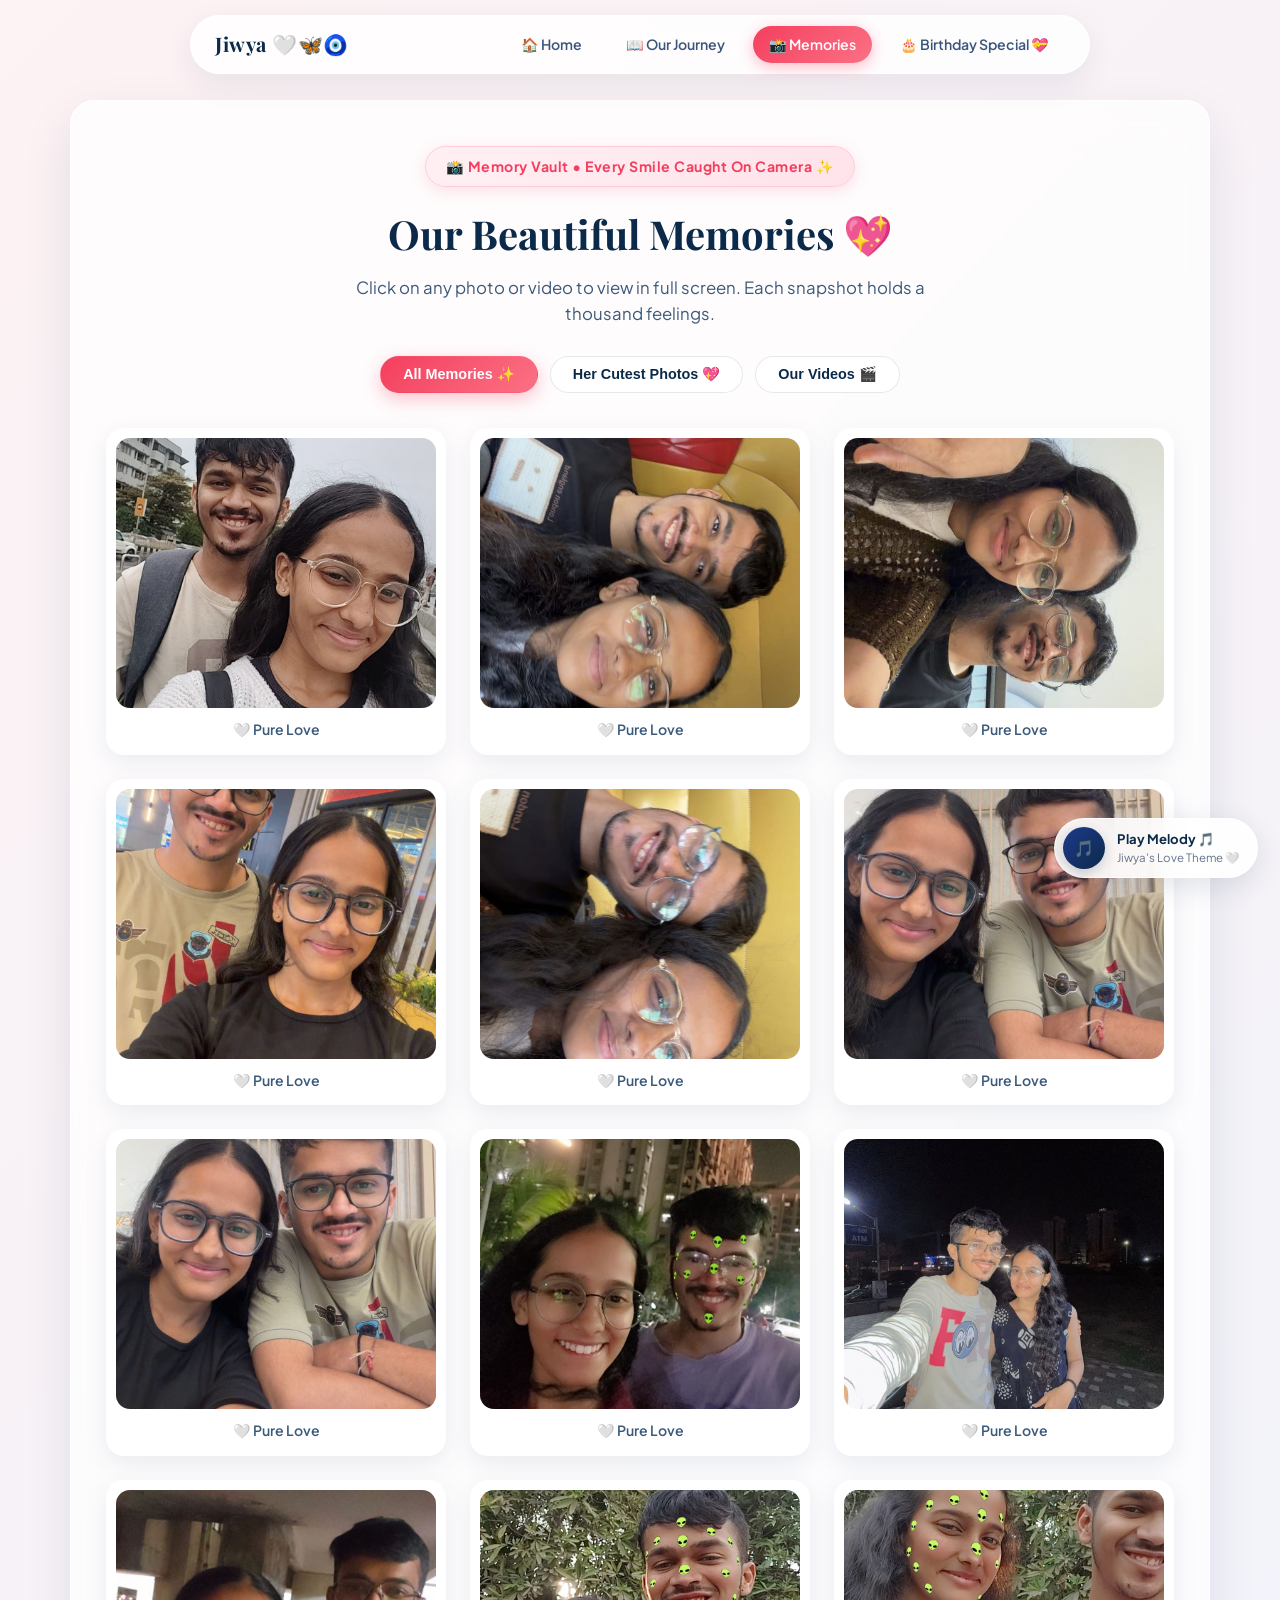
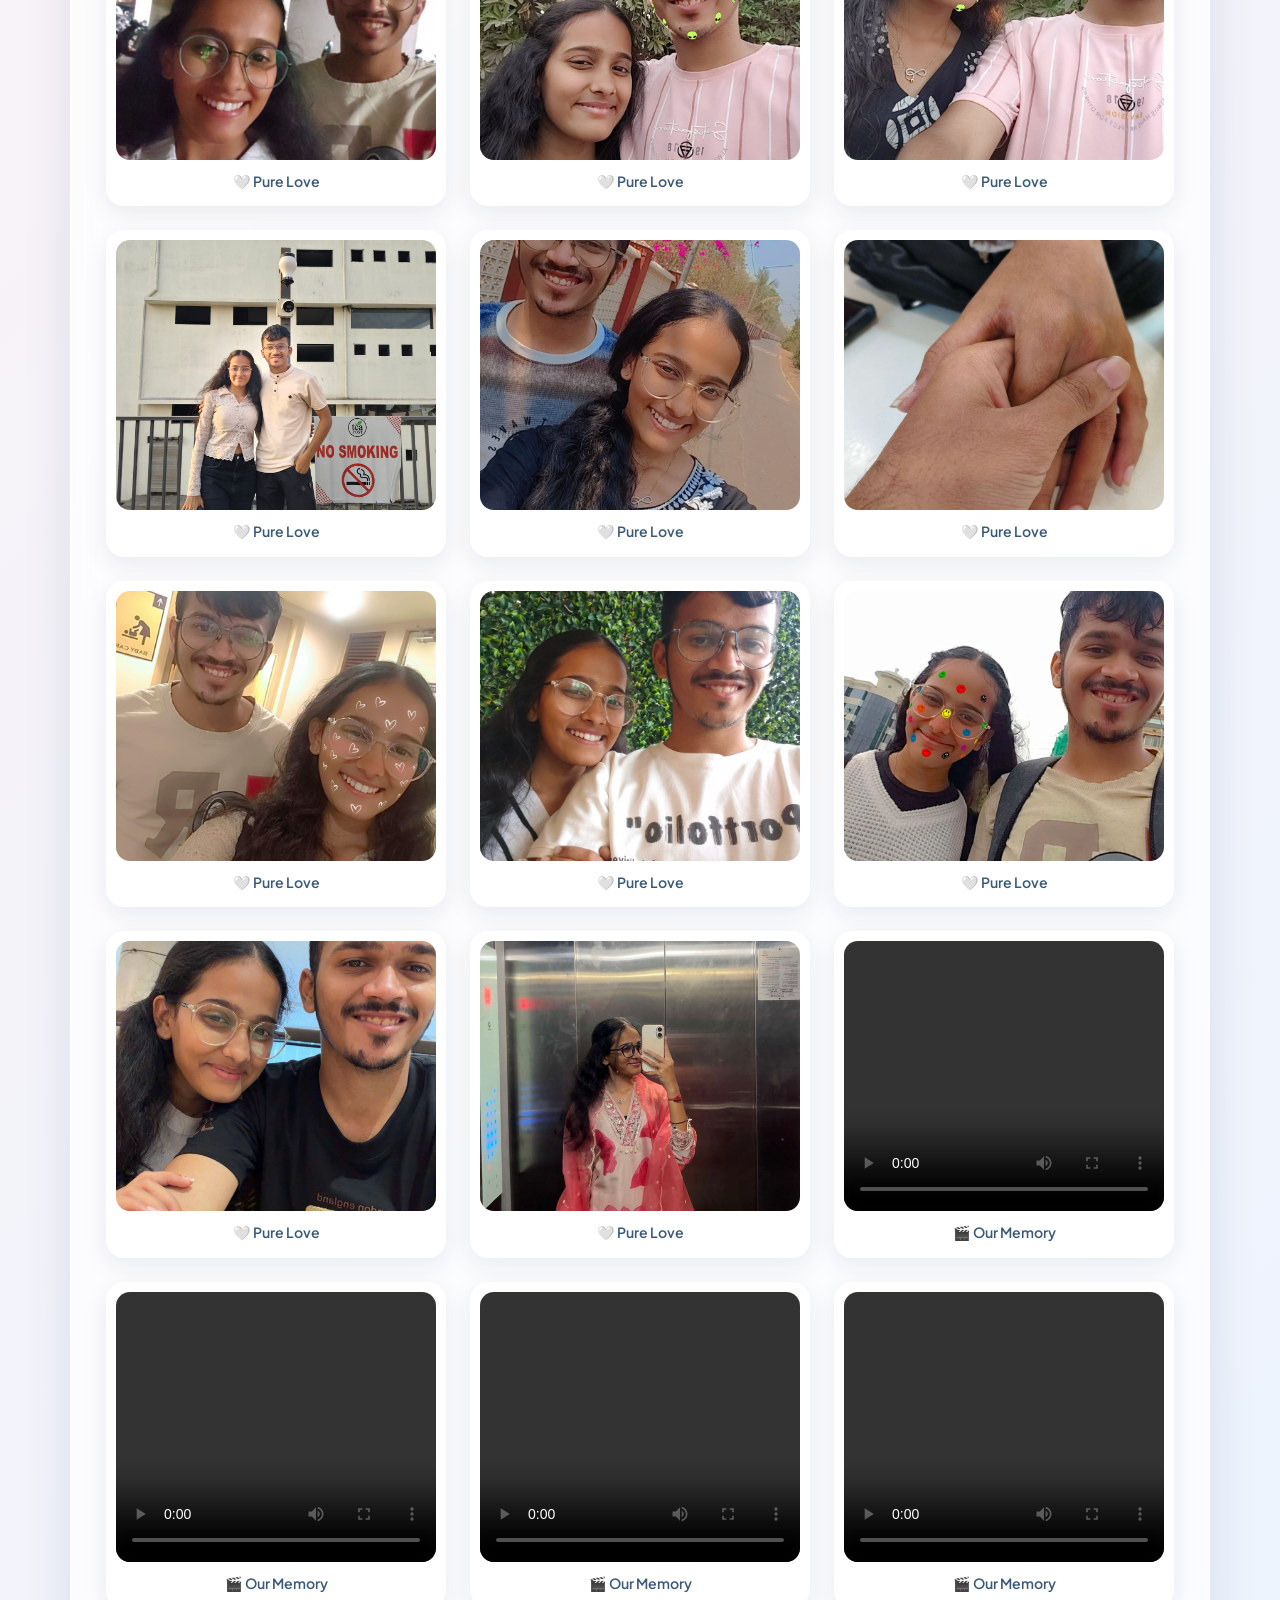
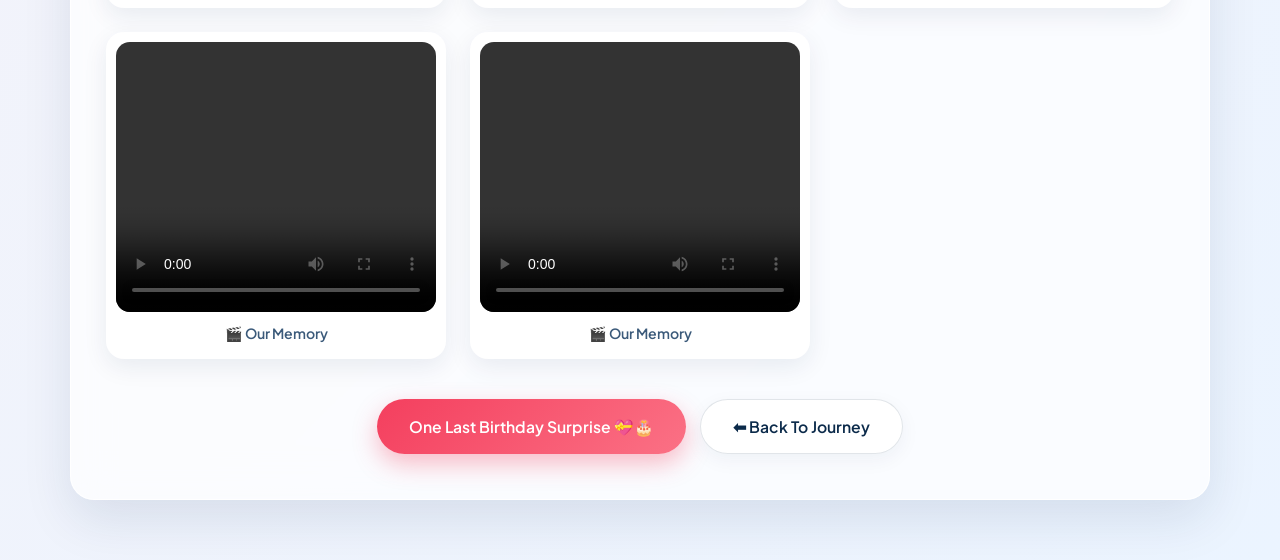
==== commit 1d0f3441: "." ====
--- a/gallery.html
+++ b/gallery.html
@@ -1,22 +1,25 @@
 <!DOCTYPE html>
 <html lang="en">
+
 <head>
   <meta charset="UTF-8" />
   <meta name="viewport" content="width=device-width, initial-scale=1.0" />
-  <title>Our Beautiful Memories 💖 Jivya</title>
+  <title>Our Beautiful Memories 💖 Jiwya</title>
   <link rel="stylesheet" href="style.css" />
 </head>
+
 <body>
 
   <div class="main-wrapper">
     <div class="container gallery-container">
-      
+
       <div class="special-badge">
         📸 Memory Vault • Every Smile Caught On Camera ✨
       </div>
 
       <h1>Our Beautiful Memories 💖</h1>
-      <p class="subtitle">Click on any photo or video to view in full screen. Each snapshot holds a thousand feelings.</p>
+      <p class="subtitle">Click on any photo or video to view in full screen. Each snapshot holds a thousand feelings.
+      </p>
 
       <div class="gallery">
 
@@ -79,4 +82,5 @@
 
   <script src="main.js"></script>
 </body>
-</html>
+
+</html>
